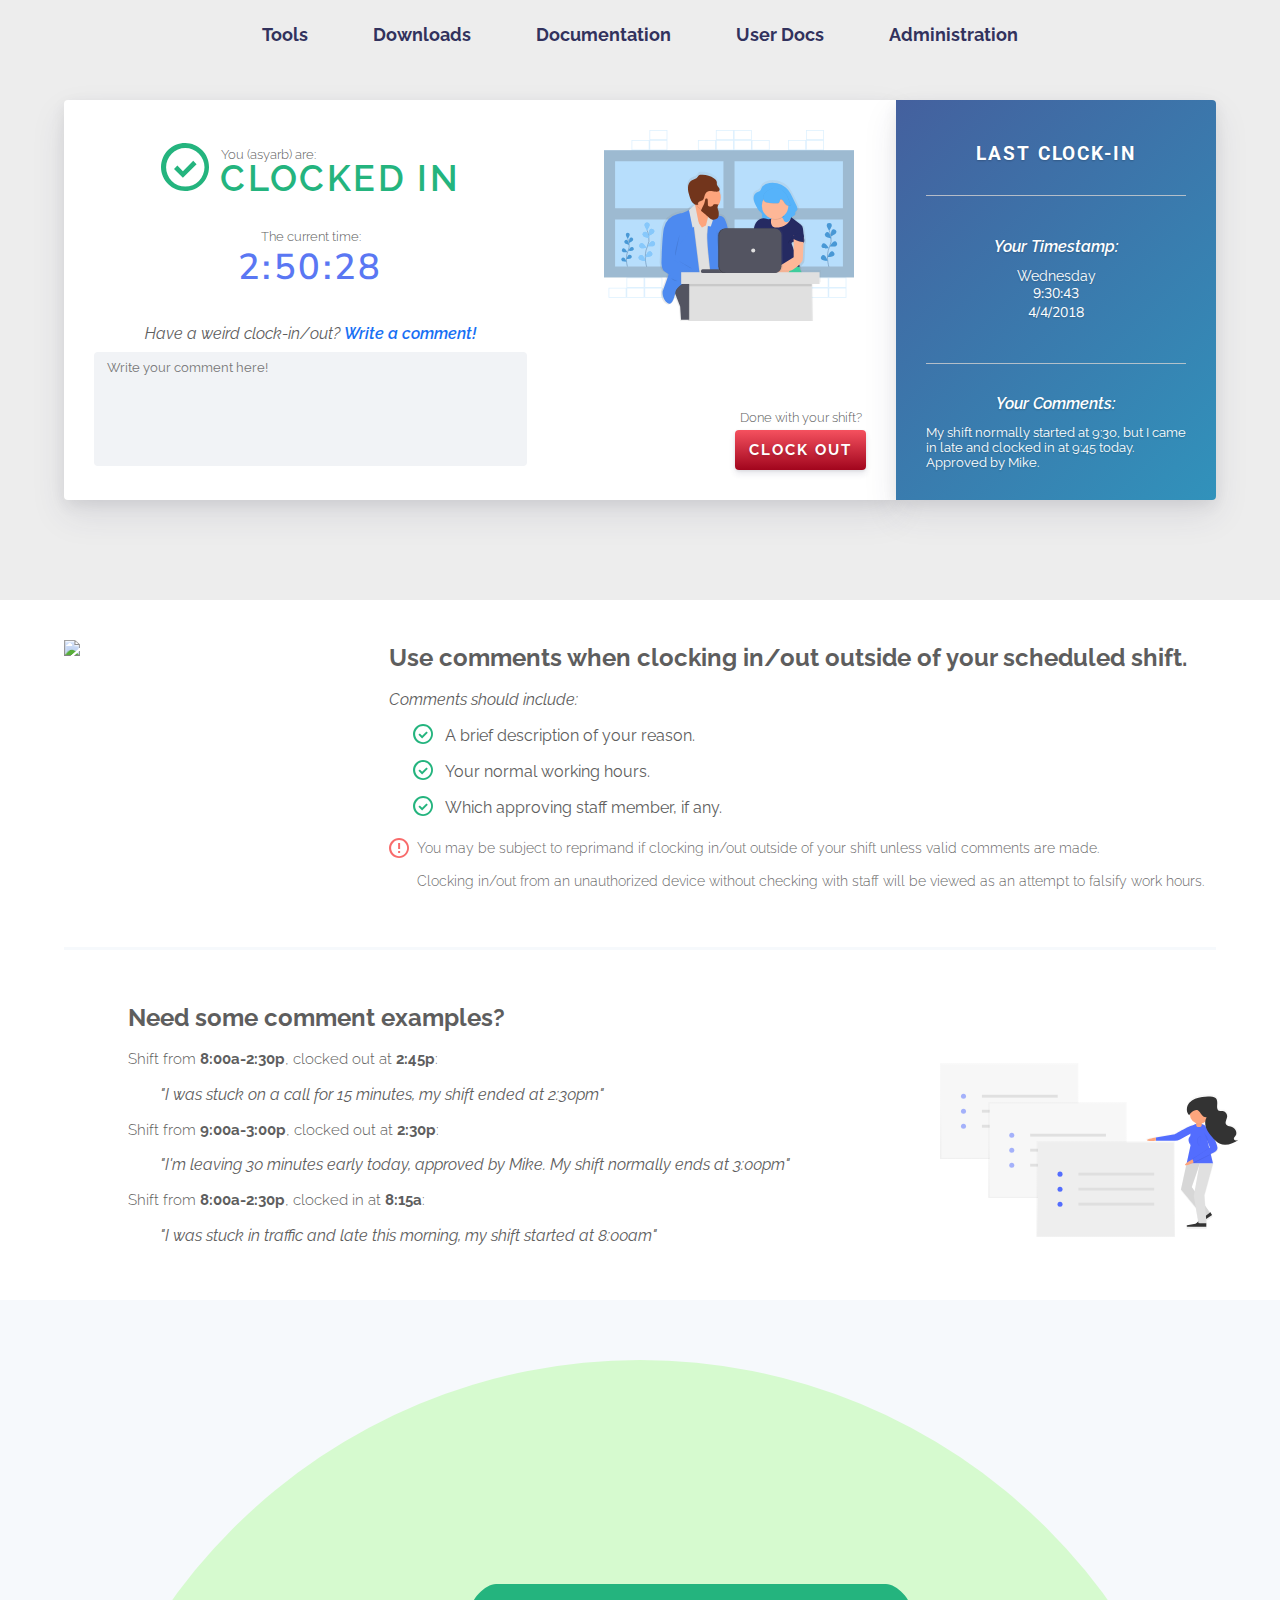
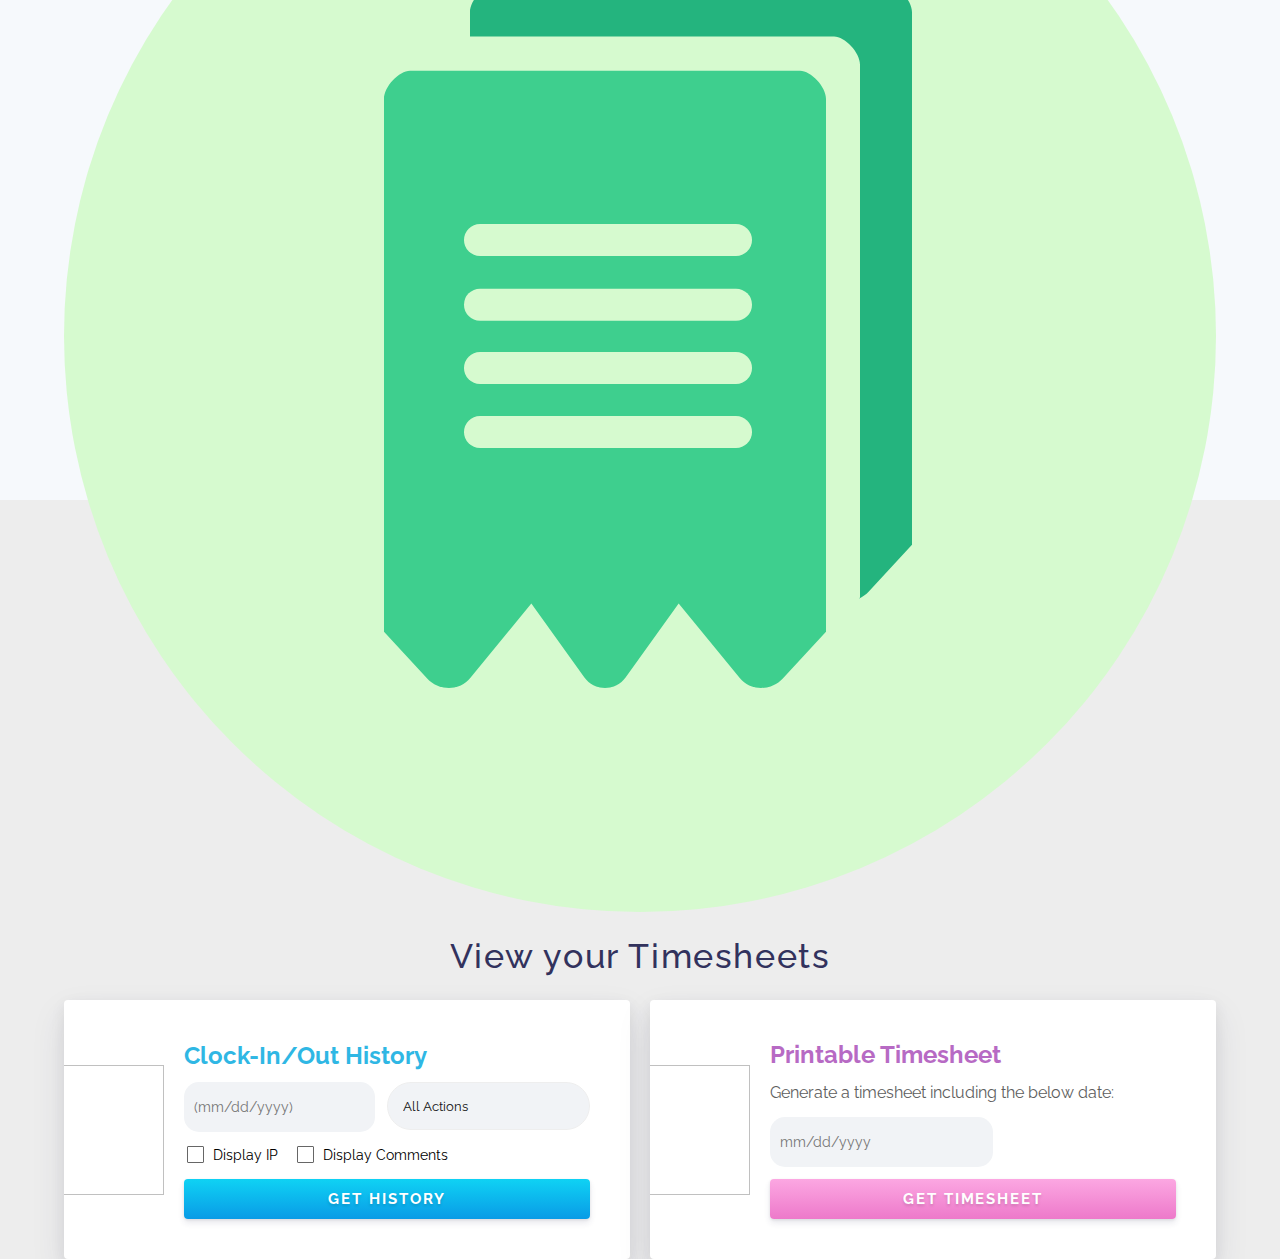
==== index.html @ 2fd5ba21 "dropdown work" ====
<!DOCTYPE html>
  <head>
    <meta charset="utf-8">
    <meta http-equiv="X-UA-Compatible" content="IE=edge">
    <title>Information Technology Resources</title>
    <meta name="description" content="">
    <meta name="viewport" content="width=device-width, initial-scale=1">

    <link rel="stylesheet" href="css/styles.css">
    <link rel="stylesheet" href="css/layout.css">
    <link rel="stylesheet" href="css/dropdown.css">
    <link href="https://fonts.googleapis.com/css?family=Raleway:300,400,500,600,700" rel="stylesheet">
    <link href="https://fonts.googleapis.com/css?family=Nunito+Sans" rel="stylesheet">
    <link href="https://fonts.googleapis.com/css?family=Roboto" rel="stylesheet">

        <!-- real time ticker -->
        <script type="text/javascript">
            function updateClock() {
              var currentTime = new Date();
              var currentHours = currentTime.getHours();
              var currentMinutes = currentTime.getMinutes();
              var currentSeconds = currentTime.getSeconds();

              // Pad the minutes and seconds with leading zeros, if required
              currentMinutes = (currentMinutes < 10 ? "0" : "") + currentMinutes;
              currentSeconds = (currentSeconds < 10 ? "0" : "") + currentSeconds;

              // Choose either "AM" or "PM" as appropriate
              var timeOfDay = (currentHours < 12) ? "AM" : "PM";

              // Convert the hours component to 12-hour format if needed
              currentHours = (currentHours > 12) ? currentHours - 12 : currentHours;

              // Convert an hours component of "0" to "12"
              currentHours = (currentHours == 0) ? 12 : currentHours;

              // Compose the string for display
              var currentTimeString = currentHours + ":" + currentMinutes + ":" + currentSeconds;

              // Update the time display
              document.getElementById("timestamp").firstChild.nodeValue = currentTimeString;
            }
        </script>
        <!-- /real time ticker -->
  </head>

  <body onload="updateClock(); setInterval('updateClock()', 1000 )">

    <div class="contain">

      <header class="cd-morph-dropdown">
        <a href="#0" class="nav-trigger">Open Nav
          <span aria-hidden="true"></span>
        </a>
      
        <nav class="main-nav">
          <ul>
            <li class="has-dropdown gallery" data-content="tools">
              <a href="#0">Tools</a>
            </li>
      
            <li class="has-dropdown links" data-content="downloads">
              <a href="#0">Downloads</a>
            </li>
      
            <li class="has-dropdown button" data-content="documentation">
              <a href="#0">Documentation</a>
            </li>

            <li class="has-dropdown button" data-content="userdocs">
              <a href="#0">User Docs</a>
            </li>

            <li class="has-dropdown button" data-content="administration">
              <a href="#0">Administration</a>
            </li>
          </ul>
        </nav>
      
        <div class="morph-dropdown-wrapper">
          <div class="dropdown-list">
            <ul>
              <li id="tools" class="dropdown gallery">
                <a href="#0" class="label">Tools</a>
      
                <div class="content">
                  <ul>
                    <li>
                      <a href="#0">
                        <em>Title here</em>
                        <span>A brief description here</span>
                      </a>
                    </li>
      
                    <li>
                      <a href="#0">
                        <em>Title here</em>
                        <span>A brief description here</span>
                      </a>
                    </li>
      
                    <li>
                      <a href="#0">
                        <em>Title here</em>
                        <span>A brief description here</span>
                      </a>
                    </li>
      
                    <li>
                      <a href="#0">
                        <em>Title here</em>
                        <span>A brief description here</span>
                      </a>
                    </li>
                  </ul>
                </div>
              </li>
      
              <li id="downloads" class="dropdown links">
                <a href="#0" class="label">Downloads</a>
      
                <div class="content">
                  <ul>
                    <li>
                      <h2>Services</h2>
      
                      <ul class="links-list">
                        <li>
                          <a href="#0">Logo Design</a>
                        </li>
                        <li>
                          <a href="#0">Branding</a>
                        </li>
                        <li>
                          <a href="#0">Web Design</a>
                        </li>
                        <li>
                          <a href="#0">iOS</a>
                        </li>
                        <li>
                          <a href="#0">Android</a>
                        </li>
                        <li>
                          <a href="#0">HTML/CSS/JS</a>
                        </li>
                        <li>
                          <a href="#0">Packaging</a>
                        </li>
                        <li>
                          <a href="#0">Mobile</a>
                        </li>
                        <li>
                          <a href="#0">UI/UX</a>
                        </li>
                        <li>
                          <a href="#0">Prototyping</a>
                        </li>
                      </ul>
                    </li>
      
                    <li>
                      <h2>Projects</h2>
                    </li>
                  </ul>
                </div>
              </li>
      
              <li id="documentation" class="dropdown button">
                <a href="#0" class="label">Documentation</a>
      
                <div class="content">
                  <div class="documentationgrp">
                    <a href="#" class="linkcontainer">
                      <h3 class="linktitle linkicon">
                        <img src="img/documentation.svg">
                        Help Desk Wiki
                      </h3>
                      <span class="linksub">Review any Help Desk procedure.</span>
                    </a>
                    <div class="docArticles">
                      <ul>
                        <li><h4>Common Docs</h4></li>
                        <li>
                          <a href='#'>Phones</a>
                        </li>
                        <li>
                          <a href='#'>Attendance</a>
                        </li>
                        <li>
                          <a href='#'>Email</a>
                        </li>
                        <li>
                          <a href='#'>General Policies</a>
                        </li>
                      </ul>
                      <ul>
                        <li><h4>Popular Topics</h4></li>
                        <li>
                          <a href='#'>ID Management</a>
                        </li>
                        <li>
                          <a href='#'>File Drop</a>
                        </li>
                        <li>
                          <a href='#'>Service Window</a>
                        </li>
                        <li>
                          <a href='#'>Data Center Access</a>
                        </li>
                      </ul>
                    </div>
                  </div>
                </div>
              </li>

              <li id="userdocs" class="dropdown button">
                <a href="#0" class="label">User Docs</a>
              
                <div class="content">
                
                </div>
              </li>

              <li id="administration" class="dropdown button">
                <a href="#0" class="label">Administration</a>
                <div class="content">
                  
                </div>
              </li>
            </ul>
      
            <div class="bg-layer" aria-hidden="true"></div>
          </div>
          <!-- dropdown-list -->
        </div>
        <!-- morph-dropdown-wrapper -->
      </header>

      <section id='clockcard'>
        <div class="card" id="mainclock">
          <div id='mainclocktext'>
            <div>
              <div class="muted-text" id="nametext">You (asyarb) are:</div>
              <h2 class="title-text" id='clockedin'>
                <img src="img/checkmark-outline.svg" class="clockicon"></img>
                Clocked In
              </h2>
            </div>
            <div>
                <div class="muted-text" id="timestamptext">The current time:</div>
                <div class="title-text numbers" id="timestamp">&nbsp;</div>
            </div>
            <div>
                <div class="body-text" id="comment">Have a weird clock-in/out?
                  <span id="commentbold">Write a comment!</span>
                </div>
                <textarea class="clockcomments" id="clockcomment" placeholder="Write your comment here!"></textarea>
            </div>
          </div>
          <div>
            <img src="img/coworkers.svg" class="clockimg" id="coworkers"></img>
            <div id="clockButton">
              <div class="muted-text" style="margin-bottom: 6px; text-align: center;">Done with your shift?</div>
              <a href="#" class="commonButton" id="clockinButton">
                Clock Out
              </a>
            </div>
          </div>
        </div>

        <div class="card" id="sideclock">
          <div class="sideheading white-text">Last Clock-In</div>
          <div class="sidestamp">
            <div class="white-text sideEmphasis">Your Timestamp:</div>
            <div class="white-text">Wednesday</div>
            <div class="white-text numbers">9:30:43</div>
            <div class="white-text numbers">4/4/2018</div>
          </div>
          <div id="sidecomments">
            <div class="white-text sideEmphasis">Your Comments:</div>
            <div class="white-text commenttext">My shift normally started at 9:30, but I came in late and clocked in at 9:45 today. Approved by Mike.</div>
          </div>
        </div>

        <div id="sidelaptop">
          <div id="laptop"></div>
        </div>

        <span id="whitebackground"></span>

        <div id="belowcomments" class="body-text">
          <img src="img/comments.svg"></img>
          <div>
            <div class="bottomemphasis">Use comments when clocking in/out outside of your scheduled shift.</div>
            <div class="bottomsubheading">Comments should include:</div>
            <ul style="padding-left: 24px;">
              <li class="listicon">A brief description of your reason.</li>
              <li class="listicon">Your normal working hours.</li>
              <li class="listicon">Which approving staff member, if any.</li>
            </ul>
            <div class="bottommuted" id="reprimand">
              You may be subject to reprimand if clocking in/out outside of your shift unless valid comments are made. 
            </div>
            <div class="bottommuted" id="falsify">
               Clocking in/out from an unauthorized device without checking with staff will be viewed as an attempt to falsify work hours.
            </div>
          </div>
        </div>

        <div id="commentexamples" class="body-text">
          <div>
            <div class="bottomemphasis">Need some comment examples?</div>

            <div class="commentsubheading">Shift from <b>8:00a-2:30p</b>, clocked out at <b>2:45p</b>:</div>
            <div class="bottomexample">"I was stuck on a call for 15 minutes, my shift ended at 2:30pm"</div>
                
            <div class="commentsubheading">Shift from <b>9:00a-3:00p</b>, clocked out at <b>2:30p</b>:</div>
            <div class="bottomexample">"I'm leaving 30 minutes early today, approved by Mike. My shift normally ends at 3:00pm"</div>
              
            <div class="commentsubheading">Shift from <b>8:00a-2:30p</b>, clocked in at <b>8:15a</b>:</div>
            <div class="bottomexample">"I was stuck in traffic and late this morning, my shift started at 8:00am"</div>                   
          </div>
        
          <img src="img/commentexample.svg"></img>
        </div>
        <span id="commentyborder"></span>
        <span id="coolgraybg"></span>

        <div id="timesheets">
          <img src="img/timesheet.svg"></img>
          <h1 class='section-title' style="align-self: center; text-align: center;">View your Timesheets</h1>

          <div id="timesheetcards">
            <div class="footercard">
              <img src="img/show-timesheet.svg" class="sidecardimg"></img>
              <div class="bottomemphasis" id="timesheetheading">Clock-In/Out History</div>
              <div id="showTInputs">
                <input type="text" placeholder="(mm/dd/yyyy)">
                <select>
                  <option>All Actions</option>
                  <option>Clock-Ins</option>
                  <option>Clock-Outs</option>
                </select>
              </div>
              
              <div style="margin-bottom: 12px;">
                <input type="checkbox" name="display" value="IP" id="displayIP">
                <label for="displayIP">Display IP</label>
                <input type="checkbox" name="display" value="comment" id="displayComments">
                <label for="displayComments">Display Comments</label>
              </div>
              <a href='#' class="commonButton" id="showbutton">Get History</a>
            </div>

            <div class="footercard">
              <img src="img/printable-timesheet.svg" class="sidecardimg"></img>
              <div class="bottomemphasis" id="printableheading">Printable Timesheet</div>
              <p class="body-text">Generate a timesheet including the below date:</p>
              <input id="printinput" type="text" placeholder="mm/dd/yyyy">
              <a href='#' class="commonButton" id="printbutton">Get Timesheet</a>
              
            </div>
          </div>
        </div>

      </section>
    </div>

    <script type="text/javascript" src="js/jquery-3.3.1.min.js"></script>
    <script type="text/javascript" src="js/dropdown.js"></script>

  </body>
</html>
---- css/styles.css ----
*, ::after, ::before {
    box-sizing: inherit;
}

body {
  margin: 0;
  text-rendering: optimizeLegibility;
 -webkit-font-smoothing: antialiased;
  -moz-osx-font-smoothing: grayscale;
  font-family: 'Raleway', 'Nunito Sans', sans-serif;
  background-color: hsl(0, 0%, 93%);
  overflow-x: hidden;
}

a {
  text-decoration: none;
}

h1, h2, h3, h4, h5, h6 {
  margin: 0;
}

p {
  margin: 0px 0px 12px 0px;
}

textarea {
  font-family: inherit;
  border:  none;
  outline: none;
  resize: none;
  padding: 7px 20px 7px 13px;
  font-weight: 400;
  font-size: 13px;
  line-height: 18px;
  background-color: #f1f3f6;
  color: #32325d;
  border-radius: 4px;
    -webkit-transition: background-color .1s ease-in,color .1s ease-in;
  transition: background-color .1s ease-in,color .1s ease-in;
  height: 100px;
  width: 400px;
}

textarea:focus {
  background-color: transparent;
  color: #4d4e6d!important;
  box-shadow: 0 0 0 1px #e4effa;
}

input[type="text"] {
  font-family: inherit;
  font-weight: 400;
  border: none;
  outline: none;
  width: 100%;
  border-radius: 15px;
  padding: 10px;
  font-size: 14px;
  background-color: #f1f3f6;
  color: #323325;
  -webkit-transition: background-color .1s ease-in,color .1s ease-in;
  transition: background-color .1s ease-in,color .1s ease-in;
  height: 30px;
}

input[type="text"]:focus {
  background-color: transparent;
  color: #4d4e6d!important;
  box-shadow: 0 0 0 1px #e4effa;
}

select {
  border: 1px solid #eee;
  width: 100%;
  color: #111;
  font-family: inherit;
  font-weight: 400;
  padding: 15px;
  margin-bottom: 12px;
  border-radius: 30px;
  background-color: #f1f3f6;
  outline: 0;
  background-image: url("../img/select.svg");
  background-repeat: no-repeat;
  background-position: 95%;
  background-size: .8em;
  -moz-appearance: none;
  -webkit-appearance: none;
}

[type="checkbox"]:checked, [type="checkbox"]:not(:checked) {
    position: absolute;
    visibility: hidden;
}

[type="checkbox"], [type="radio"] {
    -webkit-box-sizing: border-box;
    box-sizing: border-box;
    padding: 0;
}

[type="checkbox"] + label {
    position: relative;
    padding-left: 2em;
    cursor: pointer;
    display: inline-block;
    height: 25px;
    line-height: 25px;
    font-size: .9em;
    margin-right: 12px;
    -webkit-user-select: none;
    -moz-user-select: none;
    -khtml-user-select: none;
    -ms-user-select: none;
}

[type="checkbox"] + label::before {
    content: "";
    position: absolute;
    top: 0;
    left: 3px;
    width: 15px;
    height: 15px;
    z-index: 0;
    border: 1px solid #666;
    border-radius: 1px;
    margin-top: 4px;
    -webkit-transition: .2s;
    transition: .2s;
}

[type="checkbox"]:checked + label::before {
    top: -8px;
    left: -2px;
    width: 10px;
    height: 18px;
    border-top: 2px solid transparent;
    border-left: 2px solid transparent;
    border-right: 2px solid #06d19c;
    border-bottom: 2px solid #06d19c;
    -webkit-transform: rotate(40deg);
    -ms-transform: rotate(40deg);
    transform: rotate(40deg);
    -webkit-backface-visibility: hidden;
    backface-visibility: hidden;
    -webkit-transform-origin: 100% 100%;
    -ms-transform-origin: 100% 100%;
    transform-origin: 100% 100%;
}

label {
  display: block;
  text-align: left;
}

ul, ol {
  margin: 0;
  padding: 0;
  list-style: none;
}

.listicon {
  margin-bottom: 12px;
  position: relative;
  padding-left: 2em;
  font-size: 16px;
}

.listicon:before {
  content: ' ';
  width: 20px;
  height: 20px;
  top: 0;
  left: 0;
  position: absolute;
  background: url('../img/checkmark-outline.svg')
}

.muted-text {
  line-height: 1;
  font-weight: 300;
  font-size: 13px;
  color: hsl(0, 0%, 37%)
}

.body-text {
  color: hsl(0, 0%, 37%);
  font-size: 16px;
  font-weight: 400;
  line-height: 1.5;
}

.title-text {
  color: #222;
  font-weight: 600;
  font-size: 36px;
  text-transform: uppercase;
  letter-spacing: .15rem;
}

.card {
  background-color:  #fff;
  padding: 30px;
  box-shadow: 0 15px 35px rgba(50,50,93,.1), 0 5px 15px rgba(0,0,0,.07);
  border-radius: 4px;
}

.footercard {
  background-color:  #fff;
  padding: 40px 40px 40px 120px;
  box-shadow: 0 15px 35px rgba(50,50,93,.1), 0 5px 15px rgba(0,0,0,.07);
  border-radius: 4px;
}

.top-stripe {
    border-top: 6px solid #408AF8;
}

.clockicon {
  width: 48px;
}

.numbers {
  font-family: 'Nunito Sans', sans-serif;
}

.commonButton {
  white-space: nowrap;
  display: inline-block;
  height: 40px;
  line-height: 40px;
  padding: 0 14px;
  box-shadow: 0 4px 6px rgba(50,50,93,.11), 0 1px 3px rgba(0,0,0,.08);
  background: #fff;
  border-radius: 4px;
  font-size: 15px;
  font-weight: 700;
  text-transform: uppercase;
  letter-spacing: .13em;
  color: #6772e5;
  text-decoration: none;
  transition: all .15s ease;
  text-shadow: 0 2px 3px rgba(0,0,0,.15);
}

.commonButton:hover {
  transform: translateY(-1px);
  box-shadow: 0 7px 14px rgba(50,50,93,.1), 0 3px 6px rgba(0,0,0,.08);
}

.commonButton:active {
  transform: translateY(1px);
}

.clockimg {
  width: 250px;
}

.clocktime {
  width: 18px;
}

.sideheading {
  font-weight: bolder;
  font-size: 19px;
  letter-spacing: .12rem;
  text-transform: uppercase;
  margin-top: 12px;
  border-bottom: 1px solid #d2d1d1cc;
  padding-bottom: 30px;
  font-family: Roboto;
}

.sideicon {
  width: 24px;
}

.white-text {
  color: #fff;
  text-shadow: 0 1px 2px rgba(0, 0, 0, 0.20);
}

.sideEmphasis {
  margin-bottom: 12px;
  font-size: 16px;
  font-weight: 600;
  font-style: italic;
}

.sidestamp {
  text-align: center;
  font-size: 14px;
}

.commenttext {
  font-size: 13px;
}

.bottomemphasis {
  font-size: 24px;
  font-weight: bold;
  margin-bottom: 12px;
}

.bottomsubheading {
  margin-bottom: 12px;
  font-size: 16px;
  font-style: italic;
}

.commentsubheading {
  font-size: 15px;
  font-weight: 300;
  margin-bottom: 12px;
}

.commentsubheading > b {
  font-weight: 700;
}

.bottommuted {
  color: hsl(0, 0%, 42%);
  font-weight: 300;
  font-size: 14px;
}

.bottomexample {
  font-size: 16px;
  margin-bottom: 12px;
  position: relative;
  padding-left: 2em;
  font-style: italic;
}

.bottomexample::before {
  content: ' ';
  width: 20px;
  height: 20px;
  top: 4px;
  left: 0;
  position: absolute;
  background: url('../img/arrow-outline-right.svg')
}

.section-title {
  font-size: 34px;
  font-weight: 500;
  color: #32325d;
  margin-top: 24px;
  letter-spacing: .1rem;
  margin-bottom: 24px;
}

.sidecardimg {
  width: 130px;
  height: 130px;
  position: absolute;
  left: -30px;
}

.verticalradio {
  display: block;
}

#timesheetinfo {
  max-width: 1160px;
}

#clockinButton {
  color: #fff;
  background: linear-gradient(180deg, #f5515f 0%,#A1051D 100%);
}

#clockedin {
  color: #24b47e;
}

#comment {
 font-style: italic;
}

#commentbold {
  color: #1770f4;
  font-size: 16px;
  font-weight: 600;
}

#timestamp {
  color: #5a77f3;
}

#sideclock {
  background:linear-gradient(135deg, #44609e 0%,#3192bb 100%);
  border-radius: 0px 4px 4px 0px;
}

#sideclock > div:nth-child(1) {
  text-align: center;
}

#mainclock {
  border-radius: 4px 0px 0px 4px;
}

#timestamptext {
  text-align: center;
}

#sidecomments {
  border-top: 1px solid #d2d1d1cc;
  padding-top: 30px;
}

#sidecomments div:nth-child(1) {
  text-align: center;
}

#belowcomments > img:nth-child(1) {
  width: 275px;
}

#commentexamples >img:nth-child(2) {
  width: 275px;
}

#reprimand {
  position: relative;
  padding-left: 2em;
  margin-top: 18px;
  line-height: 1.5;
}

#reprimand::before {
  content: ' ';
  width: 20px;
  height: 20px;
  top: 0;
  left: 0;
  position: absolute;
  background: url('../img/exclamation-outline.svg');
}

#falsify {
  line-height: 1.5;
  margin-top: 12px;
  padding-left: 2em;
}

#commentxborder {
  border-bottom: 3px solid #f6f9fc;
}

#commentyborder {
  border-left: 3px solid #f6f9fc;
}

#timesheetheading {
  color: #2fb7e4;
}

#printableheading {
  color: #b76ac4;
}

#showbutton {
  text-align: center;
  color: #fff;
  background:linear-gradient(180deg, #0fd2f4 0%,#099be6 100%);
}

#printbutton {
  text-align: center;
  color: #fff;
  background: linear-gradient(180deg,#fca7e2 0%, #ed79ca 100%);           
}

#printinput {
  margin-bottom: 12px;
  width: 50%;
}
---- css/layout.css ----
#clockcard {
  display: grid;
  grid-template-rows: repeat(16, 100px);
  grid-template-columns: repeat(20, 5vw);
}

#mainclock {
  display: flex;
  grid-column: 2 / 11;
  grid-row: 2 / 6;
  justify-content: space-between;
  align-items: flex-start;
}

#mainclocktext {
  display: flex;
  flex-direction: column;
  justify-content: space-between;
  align-self: stretch;
  align-items: center;
}

#mainclock >  div:nth-child(2) {
  display: flex;
  flex-direction: column;
  align-items: center;
  justify-content: space-between;
  align-self: stretch;
}

#coworkers {
  margin-right: 12px;
}

#clockButton {
  align-self: flex-end;
}

#comment {
  text-align: center;
  margin-bottom: 6px;
}

#nametext {
  margin-left: 60px;
  margin-bottom: -18px;
  margin-top: 18px;
}

#sideclock {
  grid-column: 11 / 14;
  grid-row: 2 / 6;
  display: flex;
  flex-direction: column;
  align-items: stretch;
  justify-content: space-between
}

#sidedate {
  margin-bottom: 12px;
}

#laptop {
  height: 800px;
  width: 800px;
  position: absolute;
  background-image: url('../img/laptop5.svg');
  background-size: contain;
  background-repeat: no-repeat;
  background-position: center;
}

#sidelaptop {
  position: absolute;
  right: -143px;
  height: 800px;
  width: 800px;
  top: 0;
}

#belowcomments {
  grid-row: 7 / 11;
  grid-column: 2 / 10;
  display: flex;
}

#belowcomments > div:nth-child(2) {
  margin-top: 40px;
}

#belowcomments > img:nth-child(1) {
  margin-right: 50px;
}

#commentexamples {
  grid-row: 7 / 11;
  grid-column: 12 / 20;
  display: flex;
}

#commentexamples > div:nth-child(1) {
 margin-top: 40px;
}

#commentexamples > img:nth-child(2) {
  margin-left: 50px;
}

#whitebackground {
  background-color: #fff;
  grid-column: 1 / -1;
  grid-row: 7 / 11;
}

#timesheets {
  grid-row: 11 / 16;
  grid-column: 4 / 18;
  display: flex;
  flex-direction: column;
  margin-top: 60px;
}

#coolgraybg {
  background-color: #f6f9fc;
  grid-row: 11 / -1;
  grid-column: 1 / -1;
}

#commentyborder {
  grid-column: 11 / 11;
  grid-row: 7 / 11;
}

#timesheetcards {
  display: flex;
  flex-direction: row;
  justify-content: center;
}

#timesheetcards > div:nth-child(1) {
  display: flex;
  flex-direction: column;
  position: relative;
  overflow: hidden;
  width: 500px;
  justify-content: center;
  margin-right: 10px;
}

#timesheetcards > div:nth-child(2) {
  display: flex;
  flex-direction: column;
  position: relative;
  overflow: hidden;
  width: 500px;
  justify-content: center;
  margin-left: 10px;
}

#showTInputs {
  display: flex;
  flex-direction: row;
}

#showTInputs > select {
  margin-left: 12px;
}

@media (max-width: 1879px) {
  #whitebackground {
    margin-bottom: -50px;
  }

  #coolgraybg {
    margin-top: 50px;
  }

  #commentyborder {
    grid-row: 7 / 12;
  }

  #timesheets {
    margin-top: 110px;
    grid-column: 3 / 19;
  }
}

@media (max-width: 1735px) {
  #sidelaptop {
    right: -133px;
    height: 750px;
    width: 750px;
  }

  #laptop {
    width: 750px;
    height: 750px;
  }

  #belowcomments > div:nth-child(2) {
    margin-top: 30px;
  }

  #belowcomments > img:nth-child(1) {
    margin-left: -50px;
  }

  #commentexamples > img:nth-child(2) {
    margin-right: -50px;
  }
}

@media (max-width: 1640px) {
  #sideclock {
    grid-column: 12 / 16;
  }

  #mainclock {
    grid-column: 2 / 12;
  }

  #sidelaptop {
    right: -342px;
  }
}

@media (max-width: 1530px) {
  #mainclock {
    grid-column: 2 / 14;
  }

  #sideclock {
    grid-column: 14 / 20;
  }
  
  #sidelaptop {
    display: none;
  }

  #commentexamples > div:nth-child(1) {
    margin-top: 25px;
  }

  #belowcomments > div:nth-child(2) {
    margin-top: 10px;
  }
}

@media (max-width: 1450px) {
  #commentexamples > div:nth-child(1) {
    margin-top: 10px;
  }

  #timesheets {
    grid-column: 2 / 20;
    grid-row: 14 / 21;
    margin-top: 60px;
  }

  #commentyborder {
    border-bottom: 3px solid #f6f9fc;
    grid-column: 2 / 20;
    grid-row: 10 / 10;
    margin-bottom: 50px;
    border-left: none;
  }

  #whitebackground {
    grid-row: 7 / 14;
  }

  #coolgraybg {
    grid-row: 14 / -1;
    margin-top: 0px;
  }

  #clockcard {
    grid-template-rows: repeat(21, 100px);
  }

  #belowcomments {
    grid-row: 7 / 10;
    grid-column: 2 / 20;
    margin-top: 40px;
  }

  #belowcomments > img:nth-child(1) {
    margin-left: 0px;
  }

  #belowcomments > div:nth-child(2) {
    margin-top: 0px;
  }

  #commentexamples {
    grid-row: 11 / 14;
    grid-column: 3 / 20;
  }

  #commentexamples > div:nth-child(1) {
    margin-top: 0px;
  }

  #commentexamples > img:nth-child(2) {
    width: 300px;
    margin-left: 150px;
  }
}

@media (max-width: 1280px) {
  #mainclock {
    grid-column: 2 / 15;
  }

  #sideclock {
    grid-column: 15 / 20;
  }
}

@media (max-width: 1244px) {
  #belowcomments {
    margin-top: 20px;
  }

  #commentexamples {
    margin-top: -20px;
  }
}

@media (max-width: 1130px) {
  #mainclock {
    grid-column: 2 / 16;
  }

  #sideclock {
    grid-column: 16 / 20;
  }

  #commentexamples > img:nth-child(2){
    margin-left: 50px;
    margin-right: 0;
  }
}

@media (max-width: 1097px) {
  #belowcomments {
    margin-top: 10px;
  }

  #commentexamples {
    margin-top: -30px;
  }
}

@media (max-width: 1051px) {
  #mainclock {
    grid-column: 2 / 20;
    grid-row: 2 / 6;
  }

  #sideclock {
    grid-column: 2 / 20;
    grid-row: 6 / 8;
    flex-direction: row;
    align-items: center;
  }

  #whitebackground {
    grid-row: 9 / 16;
  }

  #coolgraybg {
    grid-row: 16 / -1;
  }

  #belowcomments {
    grid-row: 9 / 13;
  }

  #commentexamples {
    grid-row: 13 / 16;
  }

  #commentyborder {
    grid-row: 12 / 12;
  }

  #timesheets {
    grid-row: 16 / 24;
  }

  #timesheetcards {
    flex-direction: column;
  }

  #timesheetcards > div:nth-child(1) {
    margin-right: 0;
    margin-bottom: 12px;
    width: inherit;
  }

  #timesheetcards > div:nth-child(2) {
    margin-left: 0;
    margin-top: 12px;
    width: inherit;
  }

  .sideheading {
    margin-top: 0;
    border-bottom: none;
    padding-bottom: 0;
    width: 21%;
  }

  .sidestamp {
    width: 25%;
    border-left: 1px solid #d2d1d1cc;
    border-right: 1px solid #d2d1d1cc;
    padding: 30px 0px 30px 0px;
  }

  #sidecomments {
    width: 50%;
    border-top: none;
    padding-top: 0;
  }

  #clockcard {
    grid-template-rows: repeat(23, 100px);
  }
}

@media (max-width: 884px) {
  #commentexamples > img:nth-child(2) {
    margin-left: 18px;
    width: 275px;
  }

  #clockButton {
    align-self: center;
  }
}

@media (max-width: 835px) {
  #belowcomments > img:nth-child(1) {
    width: 200px;
    margin-right: 25px;
  }
}

@media (max-width: 804px) {
  #coworkers {
    width: 200px;
  }

  #commentexamples > img:nth-child(2) {
    width: 225px;
  }
}

@media (max-width: 740px) {
  #coworkers {
    width: 175px;
  }

  #belowcomments {
    grid-column: 1 / 21;
    margin: 0px 6px 0px 6px;
  }

  #commentexamples {
    grid-column: 1 / 21;
    margin: -40px 6px 0px 6px;
  }

  #belowcomments > img:nth-child(1) {
    margin-right: 20px;
  }

  textarea {
    width: 300px;
  }

  #comment {
    font-size: 14px;
  }

  #coworkers {
    margin-right: 0;
  }

  .sidestamp {
    width: 30%;
  }

  #sidecomments {
    width: 40%;
  }
}

@media (max-width: 658px) {
  #clockcard {
    grid-template-rows: repeat(27, 100px);
  }

  #mainclock {
    grid-column: 1 / 21;
  }

  #sideclock {
    grid-column: 1 / 21;
  }

  #whitebackground {
    grid-row: 9 / 21;
  }

  #belowcomments {
    margin: 0px 6px 12px 6px;
    grid-row: 9 / 15;
    align-items: center;
    flex-direction: column;
  }

  #belowcomments > img:nth-child(1) {
    margin: 24px 0 24px 0px;
    width: 275px;
  }

  #commentexamples {
    margin: 12px 6px 0px 6px;
    grid-row: 15 / 20;
    flex-direction: column;
    align-items: center;
  }

  #commentexamples > div:nth-child(1) {
    order: 2;
  }

  #commentexamples > img:nth-child(2) {
    order: 1;
    margin: 12px 0px 24px 12px;
    width: 275px;
  }

  #commentyborder {
    grid-row: 14 / 14;
    margin-bottom: 0;
  }

  #coolgraybg {
    grid-row: 20  / -1;
  }

  #timesheets {
    grid-row: 20 / 28;
  }
}

@media (max-width: 554px) {
  #commentexamples {
    margin: 4px 6px 0px 6px;
  }

  #coworkers {
    width: 125px;
  }

  textarea {
    width: 250px;
  }

  #comment {
    display: none;
  }

  .sidestamp {
    padding: 30px 10px 30px 10px;
  }

  #printinput {
    width: 94%;
  }

  #clockcard {
    grid-template-rows: repeat(30, 100px);
  }
}

@media (max-width: 503px) {
  #commentexamples > img:nth-child(2) {
    width: 225px;
  }

  #mainclock {
    flex-direction: column;
  }

  #coworkers {
    display: none;
  }

  #nametext {
    margin-top: none;
  }

  #mainclocktext > div:nth-child(2) {
    margin: 12px 0px 12px 0px;
  }

  #showTInputs {
    flex-wrap: wrap;
  }

  #showTInputs > select {
    margin-left: 0;
    margin-top: 12px;
  }

  #timesheets {
    grid-row: 20 / 30;
  }
}

@media (max-width: 438px) {
  #belowcomments > img:nth-child(1) {
    width: 200px;
  }

  .card {
    padding: 30px 6px 30px 6px; 
  }
}

@media (max-width: 390px) {
  #belowcomments > img:nth-child(1) {
    width: 185px;
    margin: 24px 0px 6px 0px;
  }

  #commentexamples > img:nth-child(2) {
    width: 160px;
    margin: 12px 0px 6px 12px;
  }
}
---- css/dropdown.css ----
/* -------------------------------- 
 Header
-------------------------------- */
.cd-morph-dropdown {
  position: relative;
  height: 60px;
  background-color: #FFFFFF;
}
.cd-morph-dropdown::before {
  /* never visible - used in JS to check mq */
  content: 'mobile';
  display: none;
}
.cd-morph-dropdown .nav-trigger {
  /* menu icon - visible on small screens only */
  position: absolute;
  top: 0;
  right: 0;
  height: 60px;
  width: 60px;
  /* replace text with icon */
  overflow: hidden;
  text-indent: 100%;
  white-space: nowrap;
  color: transparent;
}
.cd-morph-dropdown .nav-trigger span, .cd-morph-dropdown .nav-trigger span::after, .cd-morph-dropdown .nav-trigger span::before {
  /* these are the 3 lines of the menu icon */
  position: absolute;
  background-color: #1A1A1A;
  height: 3px;
  width: 26px;
}
.cd-morph-dropdown .nav-trigger span {
  left: 50%;
  top: 50%;
  bottom: auto;
  right: auto;
  -webkit-transform: translateX(-50%) translateY(-50%);
      -ms-transform: translateX(-50%) translateY(-50%);
          transform: translateX(-50%) translateY(-50%);
  -webkit-transition: background-color .3s;
  transition: background-color .3s;
}
.cd-morph-dropdown .nav-trigger span::after, .cd-morph-dropdown .nav-trigger span::before {
  content: '';
  left: 0;
  -webkit-transition: -webkit-transform .3s;
  transition: -webkit-transform .3s;
  transition: transform .3s;
  transition: transform .3s, -webkit-transform .3s;
}
.cd-morph-dropdown .nav-trigger span::before {
  -webkit-transform: translateY(-9px);
      -ms-transform: translateY(-9px);
          transform: translateY(-9px);
}
.cd-morph-dropdown .nav-trigger span::after {
  -webkit-transform: translateY(9px);
      -ms-transform: translateY(9px);
          transform: translateY(9px);
}
.cd-morph-dropdown.nav-open .nav-trigger span {
  background-color: transparent;
}
.cd-morph-dropdown.nav-open .nav-trigger span::before {
  -webkit-transform: rotate(45deg);
      -ms-transform: rotate(45deg);
          transform: rotate(45deg);
}
.cd-morph-dropdown.nav-open .nav-trigger span::after {
  -webkit-transform: rotate(-45deg);
      -ms-transform: rotate(-45deg);
          transform: rotate(-45deg);
}
.cd-morph-dropdown .main-nav {
  display: none;
}
.cd-morph-dropdown .morph-dropdown-wrapper {
  display: none;
  position: absolute;
  top: 60px;
  left: 0;
  width: 100%;
  padding: 1.2em 5%;
  box-shadow: inset 0 1px 0 #e6e6e6;
  background-color: #FFFFFF;
}
.cd-morph-dropdown.nav-open .morph-dropdown-wrapper {
  display: block;
}
.cd-morph-dropdown .dropdown-list > ul > li {
  margin-bottom: 3.3em;
}
.cd-morph-dropdown .label {
  display: block;
  font-size: 22px;
  color: #1A1A1A;
  margin-bottom: .8em;
}
.cd-morph-dropdown .content li::after {
  clear: both;
  content: "";
  display: block;
}
.cd-morph-dropdown .gallery .content li {
  margin-bottom: 1.4em;
}
.cd-morph-dropdown .gallery .content a {
  display: block;
}
.cd-morph-dropdown .gallery .content a::before {
  /* icon on the left */
  content: '';
  display: inline-block;
  float: left;
  height: 54px;
  width: 54px;
  margin-right: .6em;
  background: blue;
  border-radius: 50%;
  -webkit-transition: background .2s;
  transition: background .2s;
}
.cd-morph-dropdown .gallery .content a span, .cd-morph-dropdown .gallery .content a em {
  display: block;
  line-height: 1.2;
}
.cd-morph-dropdown .gallery .content a em {
  font-size: 18px;
  padding: .4em 0 .2em;
  color: #1A1A1A;
}
.cd-morph-dropdown .gallery .content a span {
  font-size: 14px;
  color: #a6a6a6;
}
.cd-morph-dropdown .gallery .content a:hover::before {
  background-color: #1A1A1A;
}
.cd-morph-dropdown .links .content > ul > li {
  margin-top: 1em;
}

.cd-morph-dropdown .content h2 {
  color: #a6a6a6;
  text-transform: uppercase;
  font-weight: bold;
  font-size: 1.3rem;
  margin: 20px 0 10px 14px;
}
@media only screen and (min-width: 1000px) {
  .cd-morph-dropdown {
    position: absolute;
    height: 80px;
    left: 0;
    top: 0;
    width: 100%;
    padding: 0;
    text-align: center;
    background-color: transparent;
    z-index: 2;
  }
  .cd-morph-dropdown::before {
    content: 'desktop';
  }
  .cd-morph-dropdown .nav-trigger {
    display: none;
  }
  .cd-morph-dropdown .main-nav {
    display: inline-block;
  }
  .cd-morph-dropdown .main-nav > ul > li {
    display: inline-block;
    float: left;
  }

/* Dropdown header text */
  .cd-morph-dropdown .main-nav > ul > li > a {
    display: block;
    padding: 0 1.8em;
    height: 70px;
    line-height: 70px;
    color: #32325d;
    font-size: 18px;
    font-weight: bold;
    transition: opacity .2s;
  }

  .cd-morph-dropdown.is-dropdown-visible .main-nav > ul > li > a {
    /* main navigation hover effect - on hover, reduce opacity of elements not hovered over */
    opacity: .4;
  }
  .cd-morph-dropdown.is-dropdown-visible .main-nav > ul > li.active > a {
    opacity: 1;
  }
  .cd-morph-dropdown .morph-dropdown-wrapper {
    /* dropdown wrapper - used to create the slide up/slide down effect when dropdown is revealed/hidden */
    display: block;
    top: 58px;
    /* overwrite mobile style */
    width: auto;
    padding: 0;
    box-shadow: none;
    background-color: transparent;
    /* Force Hardware acceleration */
    -webkit-transform: translateZ(0);
            transform: translateZ(0);
    will-change: transform;
    -webkit-transform: translateY(20px);
        -ms-transform: translateY(20px);
            transform: translateY(20px);
    -webkit-transition: -webkit-transform .3s;
    transition: -webkit-transform .3s;
    transition: transform .3s;
    transition: transform .3s, -webkit-transform .3s;
  }
  .cd-morph-dropdown.is-dropdown-visible .morph-dropdown-wrapper {
    -webkit-transform: translateY(0);
        -ms-transform: translateY(0);
            transform: translateY(0);
  }
  .cd-morph-dropdown .dropdown-list {
    position: absolute;
    top: 0;
    left: 0;
    visibility: hidden;
    -webkit-transform: translateZ(0);
            transform: translateZ(0);
    will-change: transform, width, height;
    -webkit-transition: visibility .3s;
    transition: visibility .3s;
    box-shadow: 0 10px 20px rgba(0, 0, 0, 0.08);
  }
  .no-csstransitions .cd-morph-dropdown .dropdown-list {
    display: none;
  }
  .cd-morph-dropdown .dropdown-list::before {
    /* dropdown top triangle */
    content: '';
    position: absolute;
    bottom: 100%;
    left: 50%;
    right: auto;
    -webkit-transform: translateX(-50%);
        -ms-transform: translateX(-50%);
            transform: translateX(-50%);
    height: 0;
    width: 0;
    border: 8px solid transparent;
    border-bottom-color: #FFFFFF;
    opacity: 0;
    -webkit-transition: opacity .3s;
    transition: opacity .3s;
  }
  .cd-morph-dropdown .dropdown-list > ul {
    position: relative;
    z-index: 1;
    height: 100%;
    width: 100%;
    overflow: hidden;
  }
  .cd-morph-dropdown.is-dropdown-visible .dropdown-list {
    visibility: visible;
    -webkit-transition: width .3s, height .3s, -webkit-transform .3s;
    transition: width .3s, height .3s, -webkit-transform .3s;
    transition: transform .3s, width .3s, height .3s;
    transition: transform .3s, width .3s, height .3s, -webkit-transform .3s;
  }
  .cd-morph-dropdown.is-dropdown-visible .dropdown-list::before {
    opacity: 1;
  }
  .cd-morph-dropdown .dropdown {
    position: absolute;
    left: 0;
    top: 0;
    opacity: 0;
    visibility: hidden;
    width: 100%;
    -webkit-transition: opacity .3s, visibility .3s;
    transition: opacity .3s, visibility .3s;
  }
  .cd-morph-dropdown .dropdown.active {
    opacity: 1;
    visibility: visible;
  }
  .cd-morph-dropdown .dropdown.move-left .content {
    -webkit-transform: translateX(-100px);
        -ms-transform: translateX(-100px);
            transform: translateX(-100px);
  }
  .cd-morph-dropdown .dropdown.move-right .content {
    -webkit-transform: translateX(100px);
        -ms-transform: translateX(100px);
            transform: translateX(100px);
  }
  .cd-morph-dropdown .label {
    /* hide the label on bigger devices */
    display: none;
  }
  .cd-morph-dropdown .content {
    padding: 2.2em 1.8em;
    -webkit-transition: -webkit-transform .3s;
    transition: -webkit-transform .3s;
    transition: transform .3s;
    transition: transform .3s, -webkit-transform .3s;
    text-align: left;
  }
  .cd-morph-dropdown .content > ul::after {
    clear: both;
    content: "";
    display: block;
  }
  .cd-morph-dropdown .content > ul > li {
    width: 100%;
    float: left;
    margin-top: 0;
  }
  .cd-morph-dropdown .content > ul > li:nth-of-type(2n) {
    margin-right: 0;
  }
  .cd-morph-dropdown .gallery .content {
    /* you need to set a width for the .content elements because they have a position absolute */
    width: 510px;
    padding-bottom: .8em;
  }
  .cd-morph-dropdown .gallery .content li {
    margin-bottom: 1.8em;
  }
  .cd-morph-dropdown .links .content > ul > li {
    margin-top: 0;
  }
  .cd-morph-dropdown .links .content,
  .cd-morph-dropdown .button .content {
    width: 390px;
  }
  .cd-morph-dropdown .content h2 {
    font-size: 18px;
    text-transform: none;
    font-weight: normal;
    color: #1A1A1A;
    margin: 0 0 .6em;
  }
  .cd-morph-dropdown .bg-layer {
    /* morph dropdown background */
    position: absolute;
    top: 0;
    left: 0;
    height: 1px;
    width: 1px;
    background: #FFFFFF;
    opacity: 0;
    -webkit-transition: opacity .3s;
    transition: opacity .3s;
    -webkit-transform-origin: top left;
        -ms-transform-origin: top left;
            transform-origin: top left;
    -webkit-transform: translateZ(0);
            transform: translateZ(0);
    will-change: transform;
    -webkit-backface-visibility: hidden;
            backface-visibility: hidden;
  }
  .cd-morph-dropdown.is-dropdown-visible .bg-layer {
    opacity: 1;
    -webkit-transition: opacity .3s, -webkit-transform .3s;
    transition: opacity .3s, -webkit-transform .3s;
    transition: transform .3s, opacity .3s;
    transition: transform .3s, opacity .3s, -webkit-transform .3s;
  }
}

.linkcontainer {
  display: block;
}

.linktitle .withicon {
  margin-left: -28px;
}

.linkcontainer:hover .linktitle, .linkcontainer .linksub {
  color: #32325d;
}

.linktitle {
  transition: color .1s;
  margin: 0;
  color: #6772e5;
  font-size: 16px;
  line-height: 22px;
  text-transform: uppercase;
  font-weight: 700;
  letter-spacing: .04em;
}

.linkicon {
  white-space: nowrap;
}

.linkicon > img {
  width: 17px;
  height: 17px;
  margin: 0 12px -3px -1px;
}

.linksub {
  font-size: 15px;
  line-height: 22px;
  color: #6b7c93;
  margin: 6px 0 0;
  display: block;
  white-space: nowrap;
  margin-left: 33px;
}

.docArticles {
  font-size: 15px;
  line-height: 26px;
  margin: 24px 20px 10px 33px;
  display: flex;
  white-space: nowrap;
  justify-content: space-between;
}

.docArticles h4 {
  font-size: 14px;
  line-height: 22px;
  font-weight: 700;
  text-transform: uppercase;
  letter-spacing: .025em;
  margin: 0 0 3px;
  color: #8898aa;
}
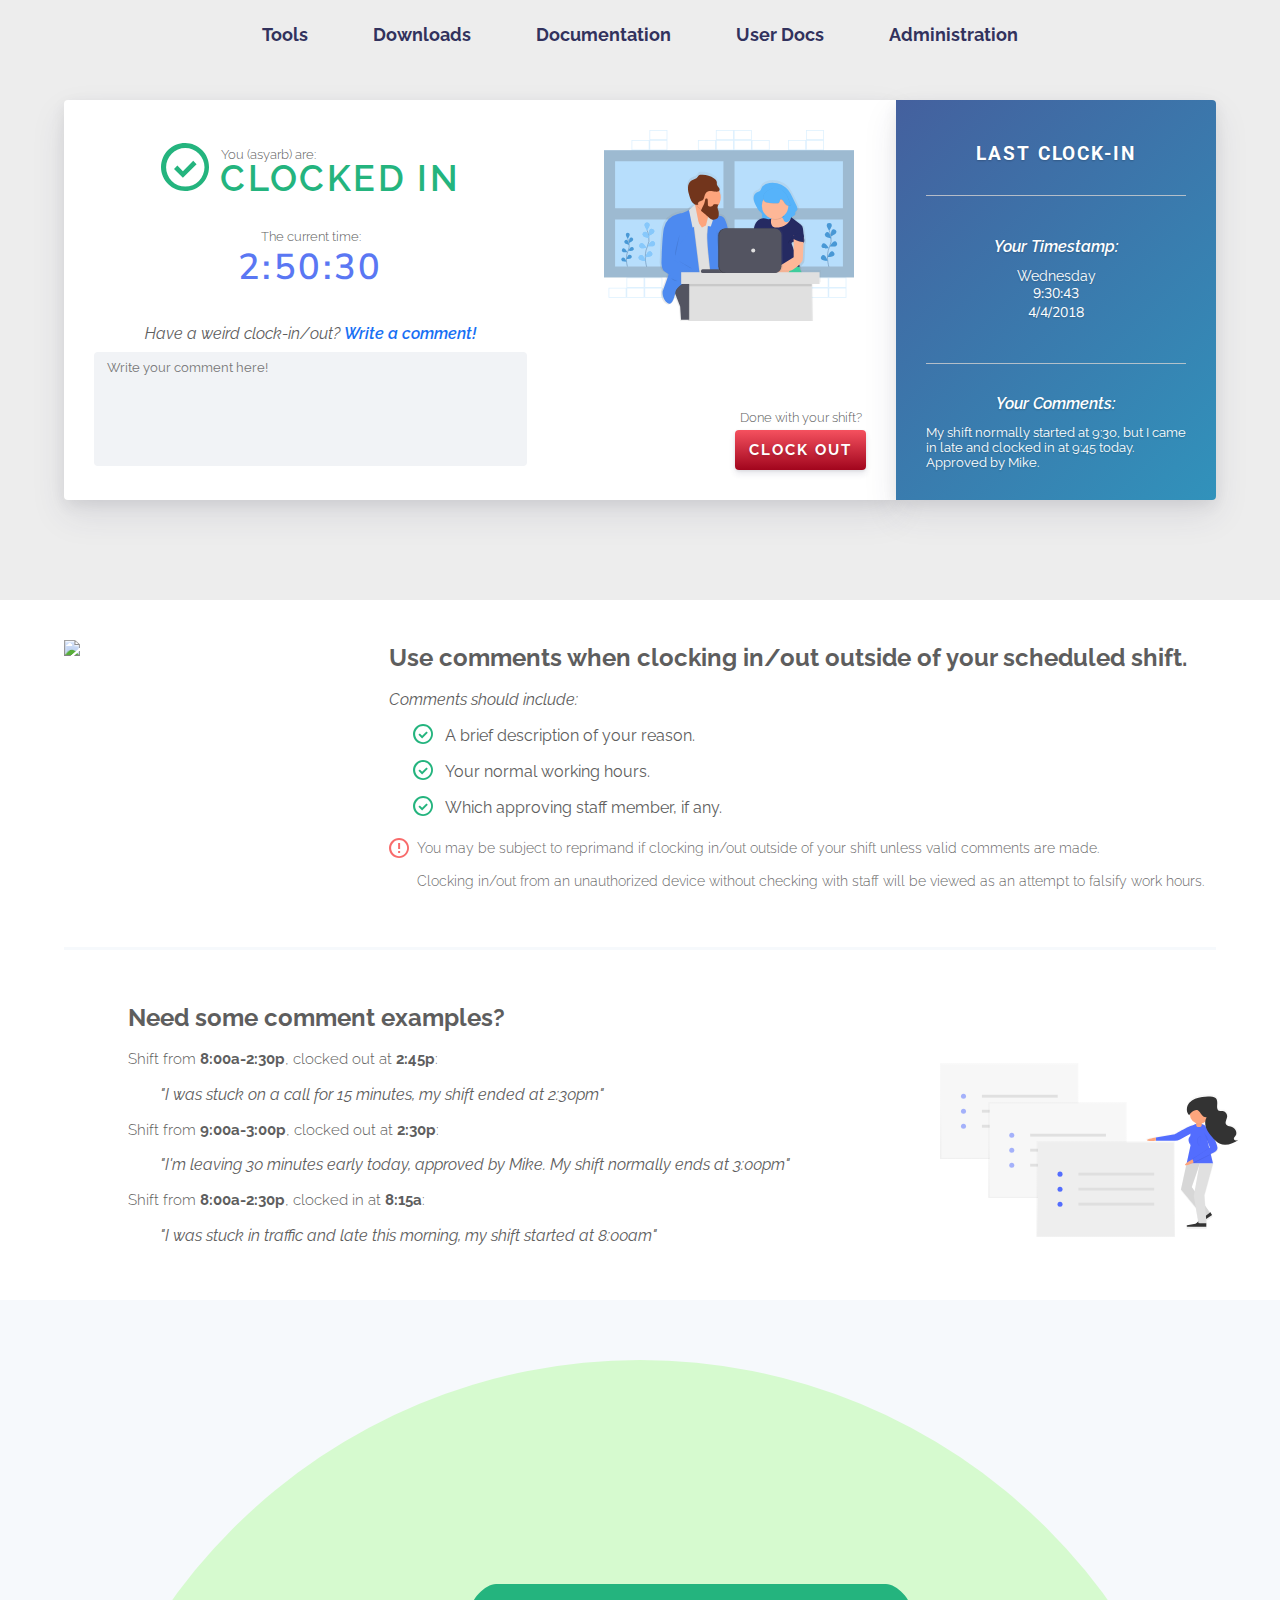
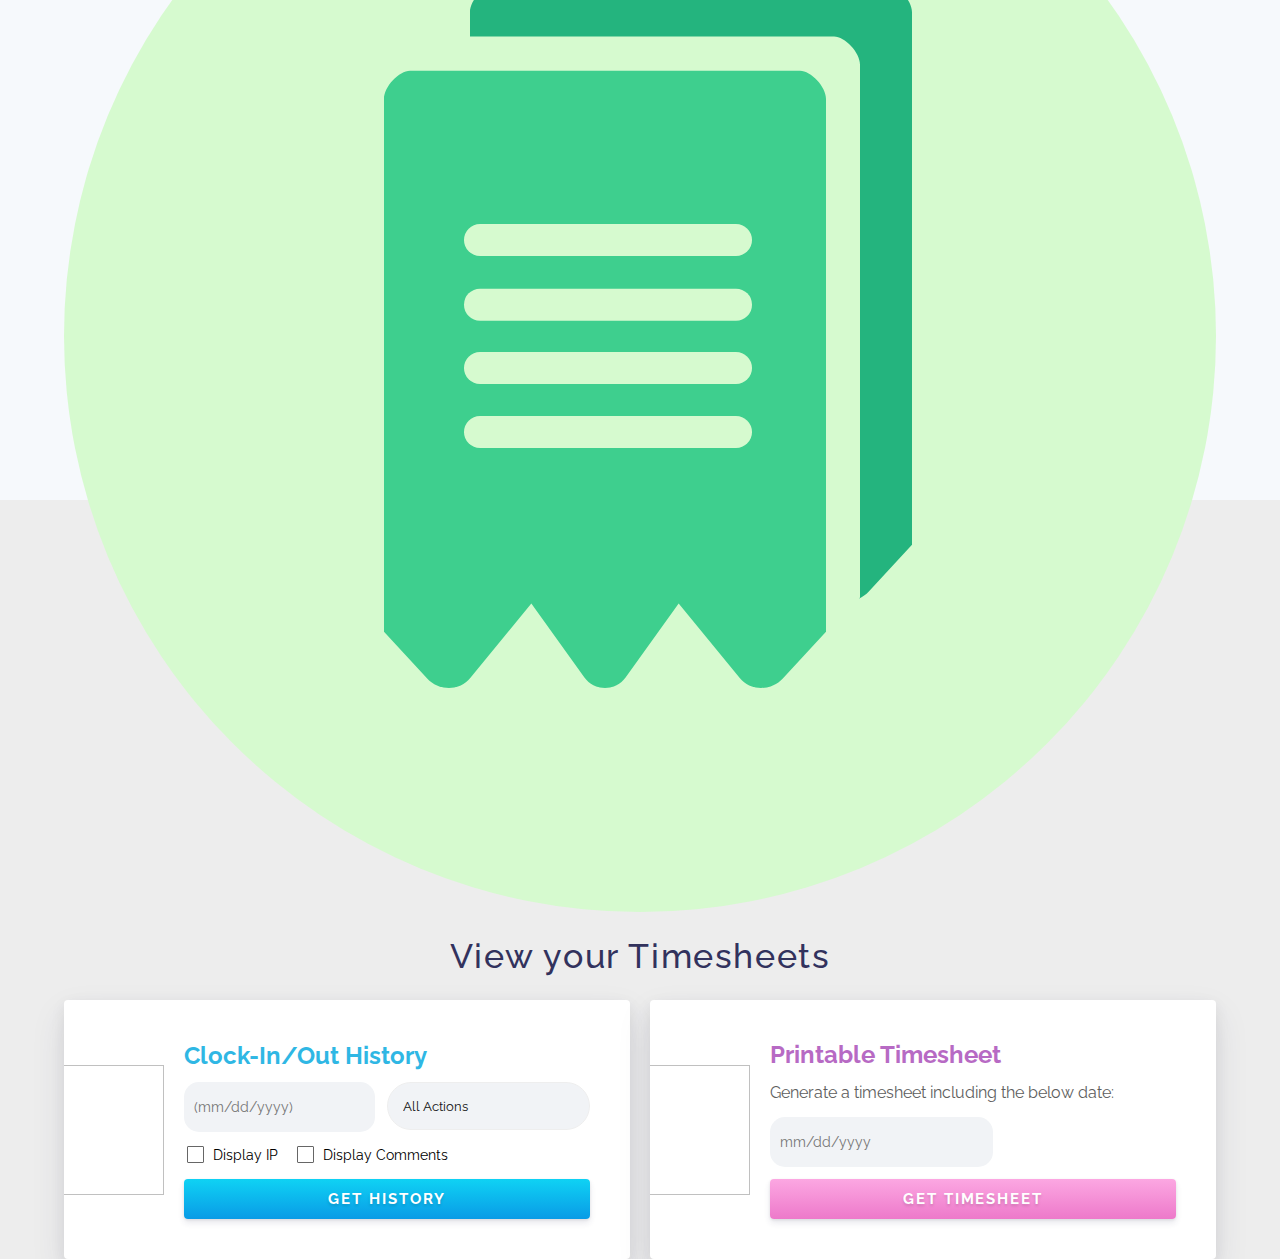
==== commit 6199eac3: "Dropdown progress" ====
--- a/index.html
+++ b/index.html
@@ -80,39 +80,67 @@
         <div class="morph-dropdown-wrapper">
           <div class="dropdown-list">
             <ul>
-              <li id="tools" class="dropdown gallery">
+              <li id="tools" class="dropdown links">
                 <a href="#0" class="label">Tools</a>
       
                 <div class="content">
-                  <ul>
-                    <li>
-                      <a href="#0">
-                        <em>Title here</em>
-                        <span>A brief description here</span>
-                      </a>
-                    </li>
-      
-                    <li>
-                      <a href="#0">
-                        <em>Title here</em>
-                        <span>A brief description here</span>
-                      </a>
-                    </li>
-      
-                    <li>
-                      <a href="#0">
-                        <em>Title here</em>
-                        <span>A brief description here</span>
-                      </a>
-                    </li>
-      
-                    <li>
-                      <a href="#0">
-                        <em>Title here</em>
-                        <span>A brief description here</span>
-                      </a>
-                    </li>
-                  </ul>
+                  <div class="primarygrp" id="toollinks">
+                    <ul>
+                      <li>
+                        <a href="#" class="linktitle linkicon">
+                          <img src="img/Slack.svg">
+                          Slack
+                        </a>
+                      </li>
+                      <li>
+                        <a href="#" class="linktitle linkicon">
+                          <img src="img/UHIMC.svg">
+                          UHIMC
+                        </a>
+                      </li>
+                      <li>
+                        <a href="#" class="linktitle linkicon">
+                          <img src="img/Simp.svg">
+                          SIMP
+                        </a>
+                      </li>
+                      <li>
+                        <a href="#" class="linktitle linkicon">
+                          <img src="img/Gmail.svg">
+                          UH Gmail
+                        </a>
+                      </li>
+                    </ul>
+                  </div>
+
+                  <div class="secondarygrp" id="toolsecondary">
+                    <ul>
+                      <li>
+                        <a href="#" class="linktitle linkicon">
+                          <img src="img/Email.svg">
+                          Email Generator
+                        </a>
+                      </li>
+                      <li>
+                        <a href="#" class="linktitle linkicon">
+                          <img src="img/Rio.svg">
+                          Dept/RIO Management
+                        </a>
+                      </li>
+                      <li>
+                        <a href="#" class="linktitle linkicon">
+                          <img src="img/IP.svg">
+                          IP/MAC Lookup
+                        </a>
+                      </li>
+                      <li>
+                        <a href="#" class="linktitle linkicon">
+                          <img src="img/Software.svg">
+                          Software Download Page
+                        </a>
+                      </li>
+                    </ul>
+                  </div>
                 </div>
               </li>
       
@@ -120,48 +148,30 @@
                 <a href="#0" class="label">Downloads</a>
       
                 <div class="content">
-                  <ul>
-                    <li>
-                      <h2>Services</h2>
-      
-                      <ul class="links-list">
-                        <li>
-                          <a href="#0">Logo Design</a>
-                        </li>
-                        <li>
-                          <a href="#0">Branding</a>
-                        </li>
-                        <li>
-                          <a href="#0">Web Design</a>
-                        </li>
-                        <li>
-                          <a href="#0">iOS</a>
-                        </li>
-                        <li>
-                          <a href="#0">Android</a>
-                        </li>
-                        <li>
-                          <a href="#0">HTML/CSS/JS</a>
-                        </li>
-                        <li>
-                          <a href="#0">Packaging</a>
-                        </li>
-                        <li>
-                          <a href="#0">Mobile</a>
-                        </li>
-                        <li>
-                          <a href="#0">UI/UX</a>
-                        </li>
-                        <li>
-                          <a href="#0">Prototyping</a>
-                        </li>
-                      </ul>
-                    </li>
-      
-                    <li>
-                      <h2>Projects</h2>
-                    </li>
-                  </ul>
+                  <div class="primarygrp">
+                    <div class="linkcontainer">
+                      <h3 class="linktitle linkicon">
+                        <img src="img/Downloads.svg">
+                        Waiver Downloads
+                      </h3>
+                      <span class="linksub">Choose the appropriate waiver type.</span>
+                    </div>
+                    <div class="waivers">
+                      <a href="#">Waiver of Liability</a>
+                      <a href="#">Waiver for Disk Recovery</a>
+                      <a href="#">Waiver for Drop-Offs</a>
+                    </div>
+                  </div>
+                  <div class="secondarygrp">
+                    <ul>
+                      <li>
+                        <a href="#" class="linktitle linkicon">
+                          <img src="img/Contract.svg">
+                          Contract for Phone Headsets
+                        </a>
+                      </li>
+                    </ul>
+                  </div>
                 </div>
               </li>
       
@@ -169,10 +179,23 @@
                 <a href="#0" class="label">Documentation</a>
       
                 <div class="content">
-                  <div class="documentationgrp">
-                    <a href="#" class="linkcontainer">
+                  <div class="primarygrp">
+                    <a href="#" class="linkcontainer" id="docgrp">
                       <h3 class="linktitle linkicon">
-                        <img src="img/documentation.svg">
+                        <svg width="17" height="17" viewBox="0 0 17 15" version="1.1" xmlns="http://www.w3.org/2000/svg" xmlns:xlink="http://www.w3.org/1999/xlink">
+                          <g id="Canvas" fill="none">
+                            <g id="documentation">
+                              <g id="Vector">
+                                <path id="vector1" d="M 0.945 2.57492e-08L 4.577 2.57492e-08C 6.744 2.57492e-08 8.5 1.007 8.5 2.832L 8.5 14.415C 7.988 14.415 7.485 14.078 7.17 13.825C 6.14 12.997 4.113 12.997 1.948 12.997L 0.945 12.997C 0.821032 12.9971 0.698252 12.9728 0.583671 12.9255C 0.469089 12.8782 0.36495 12.8088 0.277198 12.7212C 0.189447 12.6337 0.119802 12.5297 0.0722403 12.4152C 0.0246785 12.3007 0.000131252 12.178 0 12.054L 0 0.946C 0 0.424 0.423 0.002 0.945 0.002L 0.945 2.57492e-08Z"
+                                  fill="#87BBFD" />
+                              </g>
+                              <g id="Vector_2">
+                                <path id="vector2" d="M 7.555 2.57492e-08L 3.923 2.57492e-08C 1.757 2.57492e-08 0 1.007 0 2.832L 0 14.415C 0.512 14.415 1.015 14.078 1.33 13.825C 2.36 12.997 4.387 12.997 6.552 12.997L 7.555 12.997C 7.67914 12.9971 7.80208 12.9728 7.91679 12.9253C 8.0315 12.8779 8.13573 12.8083 8.22351 12.7205C 8.31129 12.6327 8.38089 12.5285 8.42833 12.4138C 8.47578 12.2991 8.50013 12.1761 8.5 12.052L 8.5 0.947C 8.50013 0.822864 8.47578 0.699921 8.42833 0.585209C 8.38089 0.470496 8.31129 0.366268 8.22351 0.278491C 8.13573 0.190713 8.0315 0.12111 7.91679 0.0736658C 7.80208 0.0262217 7.67914 0.00186843 7.555 0.002L 7.555 2.57492e-08Z"
+                                  transform="translate(8.5 0)" fill="#6772E5" />
+                              </g>
+                            </g>
+                          </g>
+                        </svg>
                         Help Desk Wiki
                       </h3>
                       <span class="linksub">Review any Help Desk procedure.</span>
@@ -209,6 +232,35 @@
                         </li>
                       </ul>
                     </div>
+                  </div>
+
+                  <div class="secondarygrp">
+                    <ul>
+                      <li>
+                        <a href="#" class="linktitle linkicon">
+                          <img src="img/Schedules.svg">
+                          Schedules
+                        </a>
+                      </li>
+                      <li>
+                        <a href="#" class="linktitle linkicon">
+                          <img src="img/BuildingIP.svg">
+                          Building IP List
+                        </a>
+                      </li>
+                      <li>
+                        <a href="#" class="linktitle linkicon">
+                          <img src="img/Phone.svg">
+                          Phone Numbers &amp; Useful Info
+                        </a>
+                      </li>
+                      <li>
+                        <a href="#" class="linktitle linkicon">
+                          <img src="img/Checklist.svg"> 
+                          Operations Checklist
+                        </a>
+                      </li>
+                    </ul>
                   </div>
                 </div>
               </li>
@@ -368,6 +420,7 @@
 
     <script type="text/javascript" src="js/jquery-3.3.1.min.js"></script>
     <script type="text/javascript" src="js/dropdown.js"></script>
+    <script type="text/javascript" src="js/misc.js"></script>
 
   </body>
 </html>--- a/css/dropdown.css
+++ b/css/dropdown.css
@@ -299,7 +299,6 @@
     display: none;
   }
   .cd-morph-dropdown .content {
-    padding: 2.2em 1.8em;
     -webkit-transition: -webkit-transform .3s;
     transition: -webkit-transform .3s;
     transition: transform .3s;
@@ -370,6 +369,27 @@
   }
 }
 
+.content a {
+  color: #6772e5;
+}
+
+.content a:hover, #downloads .secondarygrp a:hover, #toollinks a:hover, #toolsecondary a:hover {
+  color: #32325d;
+}
+
+.primarygrp {
+  padding: 30px 35px;
+}
+
+.secondarygrp {
+  padding: 20px 35px;
+  background: #f6f9fc;
+}
+
+.secondarygrp li {
+  padding: 8px 0px;
+}
+
 .linkcontainer {
   display: block;
 }
@@ -400,6 +420,10 @@
 .linkicon > img {
   width: 17px;
   height: 17px;
+  margin: 0 12px -2px -1px;
+}
+
+.linkicon > svg {
   margin: 0 12px -3px -1px;
 }
 
@@ -430,4 +454,46 @@
   letter-spacing: .025em;
   margin: 0 0 3px;
   color: #8898aa;
+}
+
+#downloads h3 {
+  color: #24b47e;
+}
+
+#downloads .secondarygrp a {
+  color: #24b47e;
+}
+
+.waivers {
+  font-size: 15px;
+  line-height: 26px;
+  margin: 18px 20px 10px 33px;
+  display: flex;
+  white-space: nowrap;
+  flex-direction: column;;
+}
+
+.waivers a {
+  color: #32b783;
+  font-weight: 500;
+}
+
+.hover-light {
+  fill: #8898aa;
+}
+
+.hover-dark {
+  fill: #32325d;
+}
+
+#toollinks li {
+  padding: 8px 0;
+}
+
+#toollinks a {
+  color: #3396d3;
+}
+
+#toolsecondary a {
+  color: #3396d3;
 }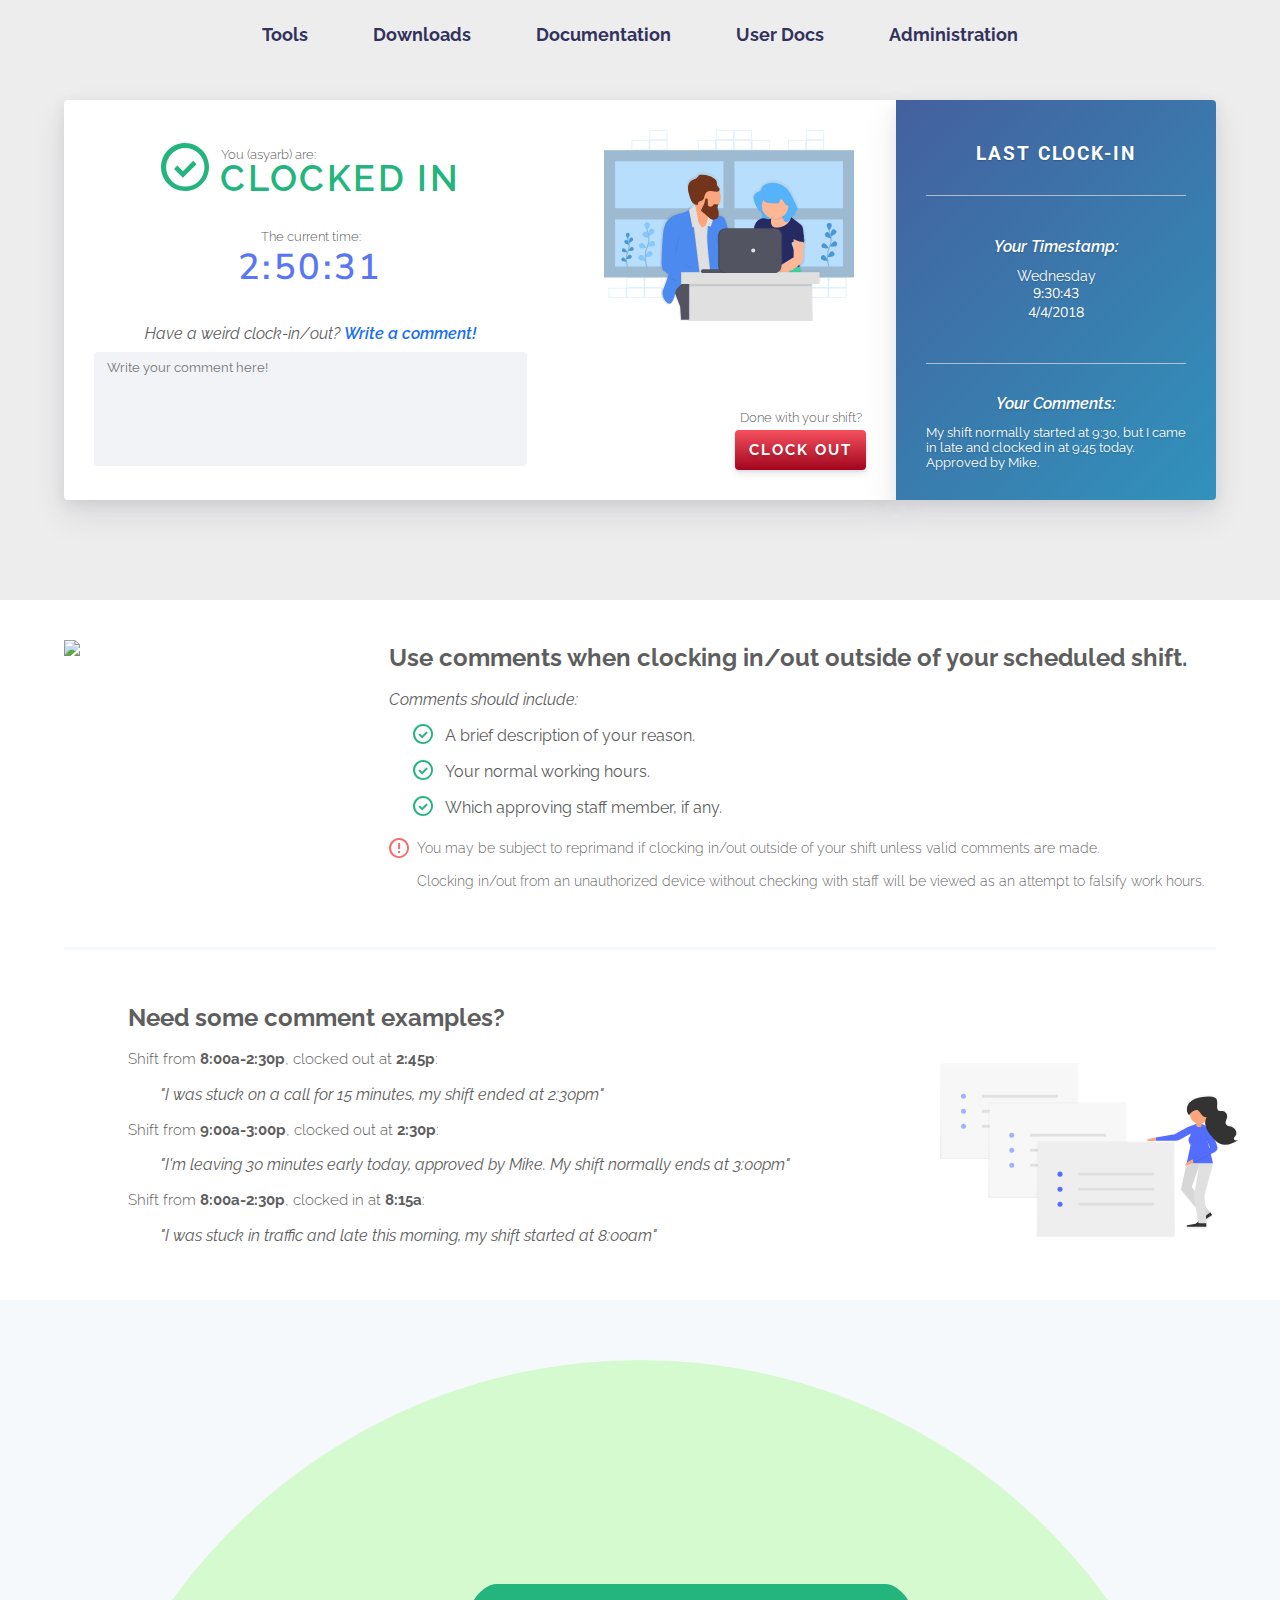
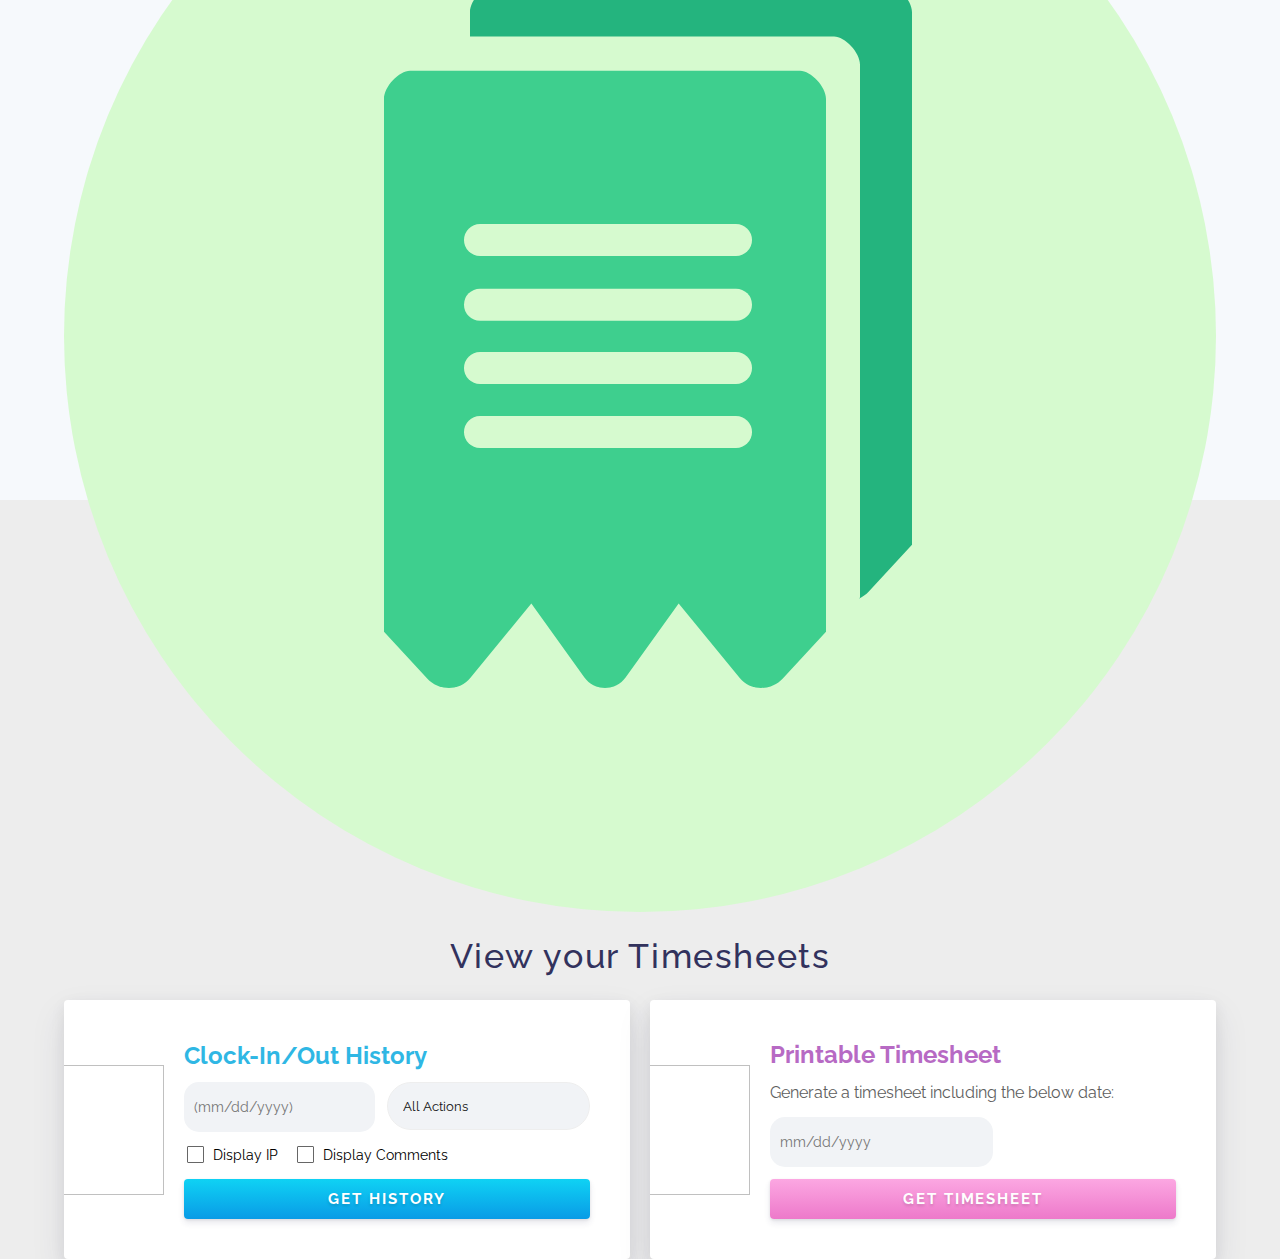
==== commit 8775bfe7: "fix simp icon" ====
--- a/index.html
+++ b/index.html
@@ -85,32 +85,34 @@
       
                 <div class="content">
                   <div class="primarygrp" id="toollinks">
-                    <ul>
-                      <li>
-                        <a href="#" class="linktitle linkicon">
-                          <img src="img/Slack.svg">
-                          Slack
-                        </a>
-                      </li>
-                      <li>
-                        <a href="#" class="linktitle linkicon">
-                          <img src="img/UHIMC.svg">
-                          UHIMC
-                        </a>
-                      </li>
-                      <li>
-                        <a href="#" class="linktitle linkicon">
-                          <img src="img/Simp.svg">
-                          SIMP
-                        </a>
-                      </li>
-                      <li>
-                        <a href="#" class="linktitle linkicon">
-                          <img src="img/Gmail.svg">
-                          UH Gmail
-                        </a>
-                      </li>
-                    </ul>
+
+                    <a href="#" class="linkcontainer">
+                      <h3 class="linktitle linkicon titlecolor">
+                        <img src="img/Slack.svg"> Slack
+                      </h3>
+                      <span class="linksub" style="margin-bottom: 24px;">Slide into those DMs.</span>
+                    </a>
+
+                    <a href="#" class="linkcontainer">
+                      <h3 class="linktitle linkicon titlecolor">
+                        <img src="img/UHIMC.svg"> UHIMC
+                      </h3>
+                      <span class="linksub" style="margin-bottom: 24px;">Lookup UH records (for official use only).</span>
+                    </a>
+
+                    <a href="#" class="linkcontainer">
+                      <h3 class="linktitle linkicon titlecolor">
+                        <img src="img/Simp.svg"> SIMP
+                      </h3>
+                      <span class="linksub" style="margin-bottom: 24px;">Access our ticket system.</span>
+                    </a>
+
+                    <a href="#" class="linkcontainer">
+                      <h3 class="linktitle linkicon titlecolor">
+                        <img src="img/Gmail.svg"> UH Gmail
+                      </h3>
+                      <span class="linksub">Google @ UH Email service.</span>
+                    </a>
                   </div>
 
                   <div class="secondarygrp" id="toolsecondary">
@@ -269,14 +271,89 @@
                 <a href="#0" class="label">User Docs</a>
               
                 <div class="content">
-                
+                  <div class="primarygrp">
+                    <a href="#" class="linkcontainer" id="askus">
+                      <h3 class="linktitle linkicon">
+                        <img src="img/AskUs.svg">
+                        AskUs Articles
+                      </h3>
+                      <span class="linksub" style="margin-bottom: 24px;">A collection of instructional articles.</span>
+                    </a>
+
+                    <a href="#" class="linkcontainer" id="reps">
+                      <h3 class="linktitle linkicon">
+                        <img src="img/Reps.svg">
+                        ITS Campus Reps
+                      </h3>
+                      <span class="linksub">Hours &amp; location of PW reset reps.</span>
+                    </a>
+                  </div>
+
+                  <div class="secondarygrp">
+                    <ul>
+                      <li>
+                        <a href="#" class="linktitle linkicon">
+                          <img src="img/Policy.svg"> 
+                          ITS Support Policy
+                        </a>
+                      </li>
+                      <li>
+                        <a href="#" class="linktitle linkicon">
+                          <img src="img/Labs.svg"> 
+                          ITS Labs Homepage
+                        </a>
+                      </li>
+                      <li>
+                        <a href="#" class="linktitle linkicon">
+                          <img src="img/AnR.svg"> 
+                          A&amp;R Representatives
+                        </a>
+                      </li>
+                    </ul>
+                  </div>
                 </div>
               </li>
 
               <li id="administration" class="dropdown button">
                 <a href="#0" class="label">Administration</a>
                 <div class="content">
-                  
+                  <div class="primarygrp">
+                    <a href="#" class="linkcontainer">
+                      <h3 class="linktitle linkicon admincolor">
+                        <img src="img/Schedule.svg"> Schedule Management
+                      </h3>
+                      <span class="linksub" style="margin-bottom: 24px;">Edit &amp; view schedules/timesheets.</span>
+                    </a>
+                    <a href="#" class="linkcontainer">
+                      <h3 class="linktitle linkicon admincolor">
+                        <img src="img/Account.svg"> Account Management
+                      </h3>
+                      <span class="linksub" style="margin-bottom: 24px;">Add/Edit users to HDSupport.</span>
+                    </a>
+                    <a href="#" class="linkcontainer">
+                      <h3 class="linktitle linkicon admincolor">
+                        <img src="img/Matrix.svg"> Browser Recommendations
+                      </h3>
+                      <span class="linksub">Manage the browser matrix.</span>
+                    </a>
+                  </div>
+
+                  <div class="secondarygrp">
+                    <ul>
+                      <li>
+                        <a href="#" class="linktitle linkicon">
+                          <img src="img/waiver.svg">
+                          Waiver Management
+                        </a>
+                      </li>
+                      <li>
+                        <a href="#" class="linktitle linkicon">
+                          <img src="img/database.svg">
+                          PHP MyAdmin 
+                        </a>
+                      </li>
+                    </ul>
+                  </div>
                 </div>
               </li>
             </ul>
--- a/css/styles.css
+++ b/css/styles.css
@@ -1,5 +1,9 @@
 *, ::after, ::before {
     box-sizing: inherit;
+}
+
+header {
+  z-index: 2;
 }
 
 body {
--- a/css/dropdown.css
+++ b/css/dropdown.css
@@ -4,7 +4,6 @@
 .cd-morph-dropdown {
   position: relative;
   height: 60px;
-  background-color: #FFFFFF;
 }
 .cd-morph-dropdown::before {
   /* never visible - used in JS to check mq */
@@ -82,7 +81,7 @@
   top: 60px;
   left: 0;
   width: 100%;
-  padding: 1.2em 5%;
+  padding-top: 12px;
   box-shadow: inset 0 1px 0 #e6e6e6;
   background-color: #FFFFFF;
 }
@@ -97,6 +96,7 @@
   font-size: 22px;
   color: #1A1A1A;
   margin-bottom: .8em;
+  margin-left: 6px;
 }
 .cd-morph-dropdown .content li::after {
   clear: both;
@@ -373,7 +373,7 @@
   color: #6772e5;
 }
 
-.content a:hover, #downloads .secondarygrp a:hover, #toollinks a:hover, #toolsecondary a:hover {
+.content a:hover, #downloads .secondarygrp a:hover, #toollinks a:hover, #toolsecondary a:hover, #userdocs a:hover, #administration a:hover {
   color: #32325d;
 }
 
@@ -398,7 +398,7 @@
   margin-left: -28px;
 }
 
-.linkcontainer:hover .linktitle, .linkcontainer .linksub {
+#reps .linkcontainer:hover .linktitle, #userdocs .linkcontainer:hover .linktitle, .linkcontainer:hover .linktitle, .linkcontainer .linksub {
   color: #32325d;
 }
 
@@ -490,10 +490,14 @@
   padding: 8px 0;
 }
 
-#toollinks a {
+#toolsecondary a, .titlecolor {
   color: #3396d3;
 }
 
-#toolsecondary a {
-  color: #3396d3;
-}+#askus h3, #reps h3, #userdocs a {
+  color: #e39f48;
+}
+
+.admincolor, #administration a {
+  color: #b76ac4;
+}
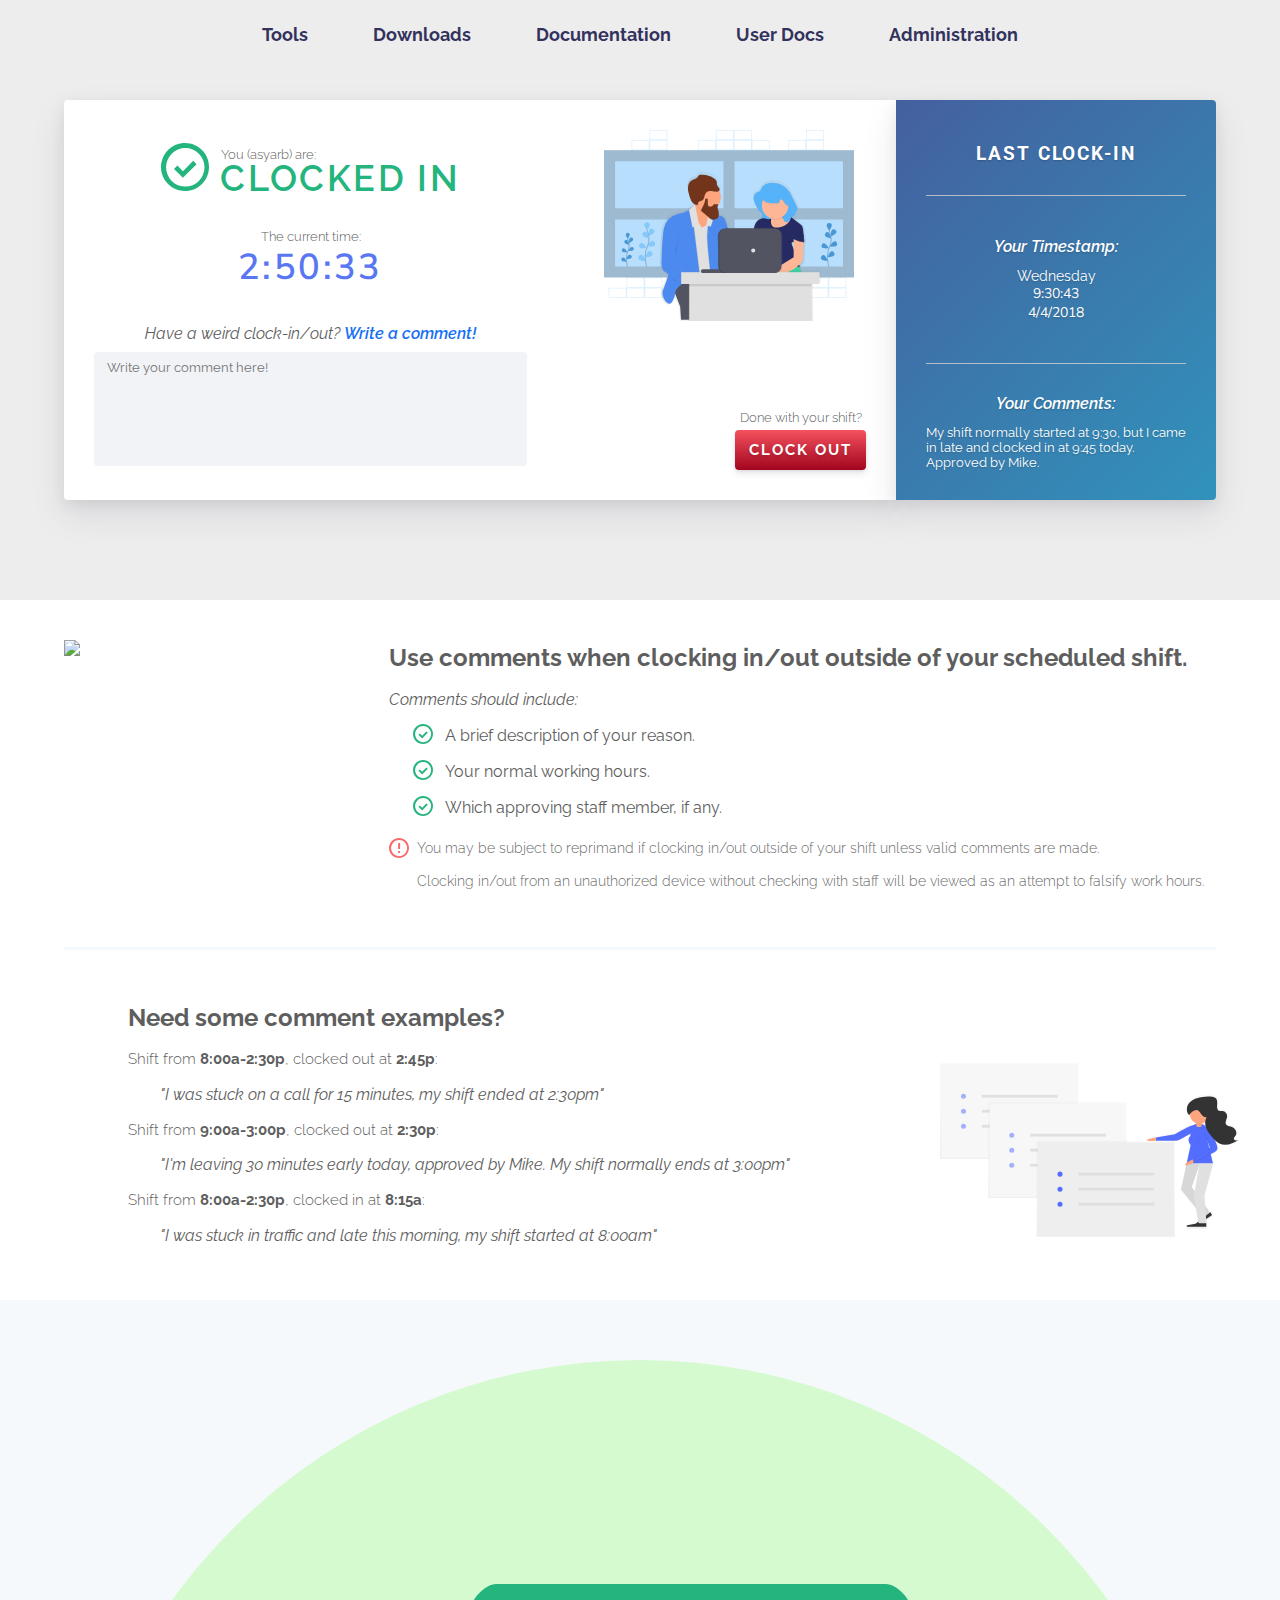
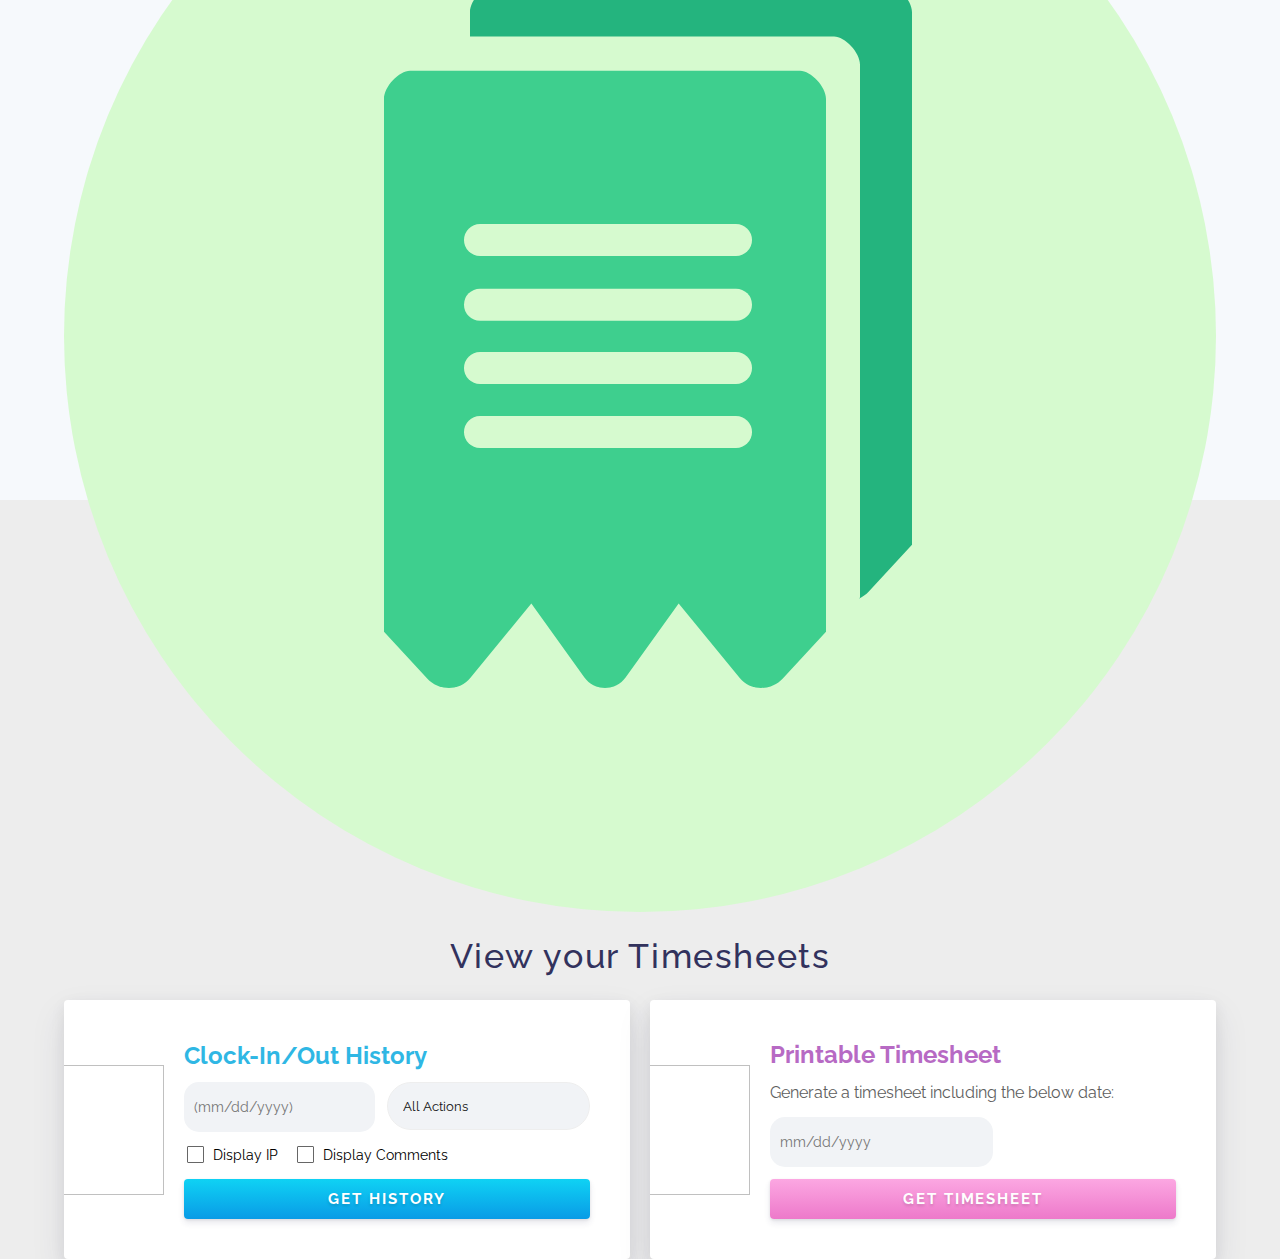
==== commit 4bd6162b: "fix simp icon v2" ====
--- a/index.html
+++ b/index.html
@@ -102,7 +102,7 @@
 
                     <a href="#" class="linkcontainer">
                       <h3 class="linktitle linkicon titlecolor">
-                        <img src="img/Simp.svg"> SIMP
+                        <img src="img/SIMP.svg"> SIMP
                       </h3>
                       <span class="linksub" style="margin-bottom: 24px;">Access our ticket system.</span>
                     </a>
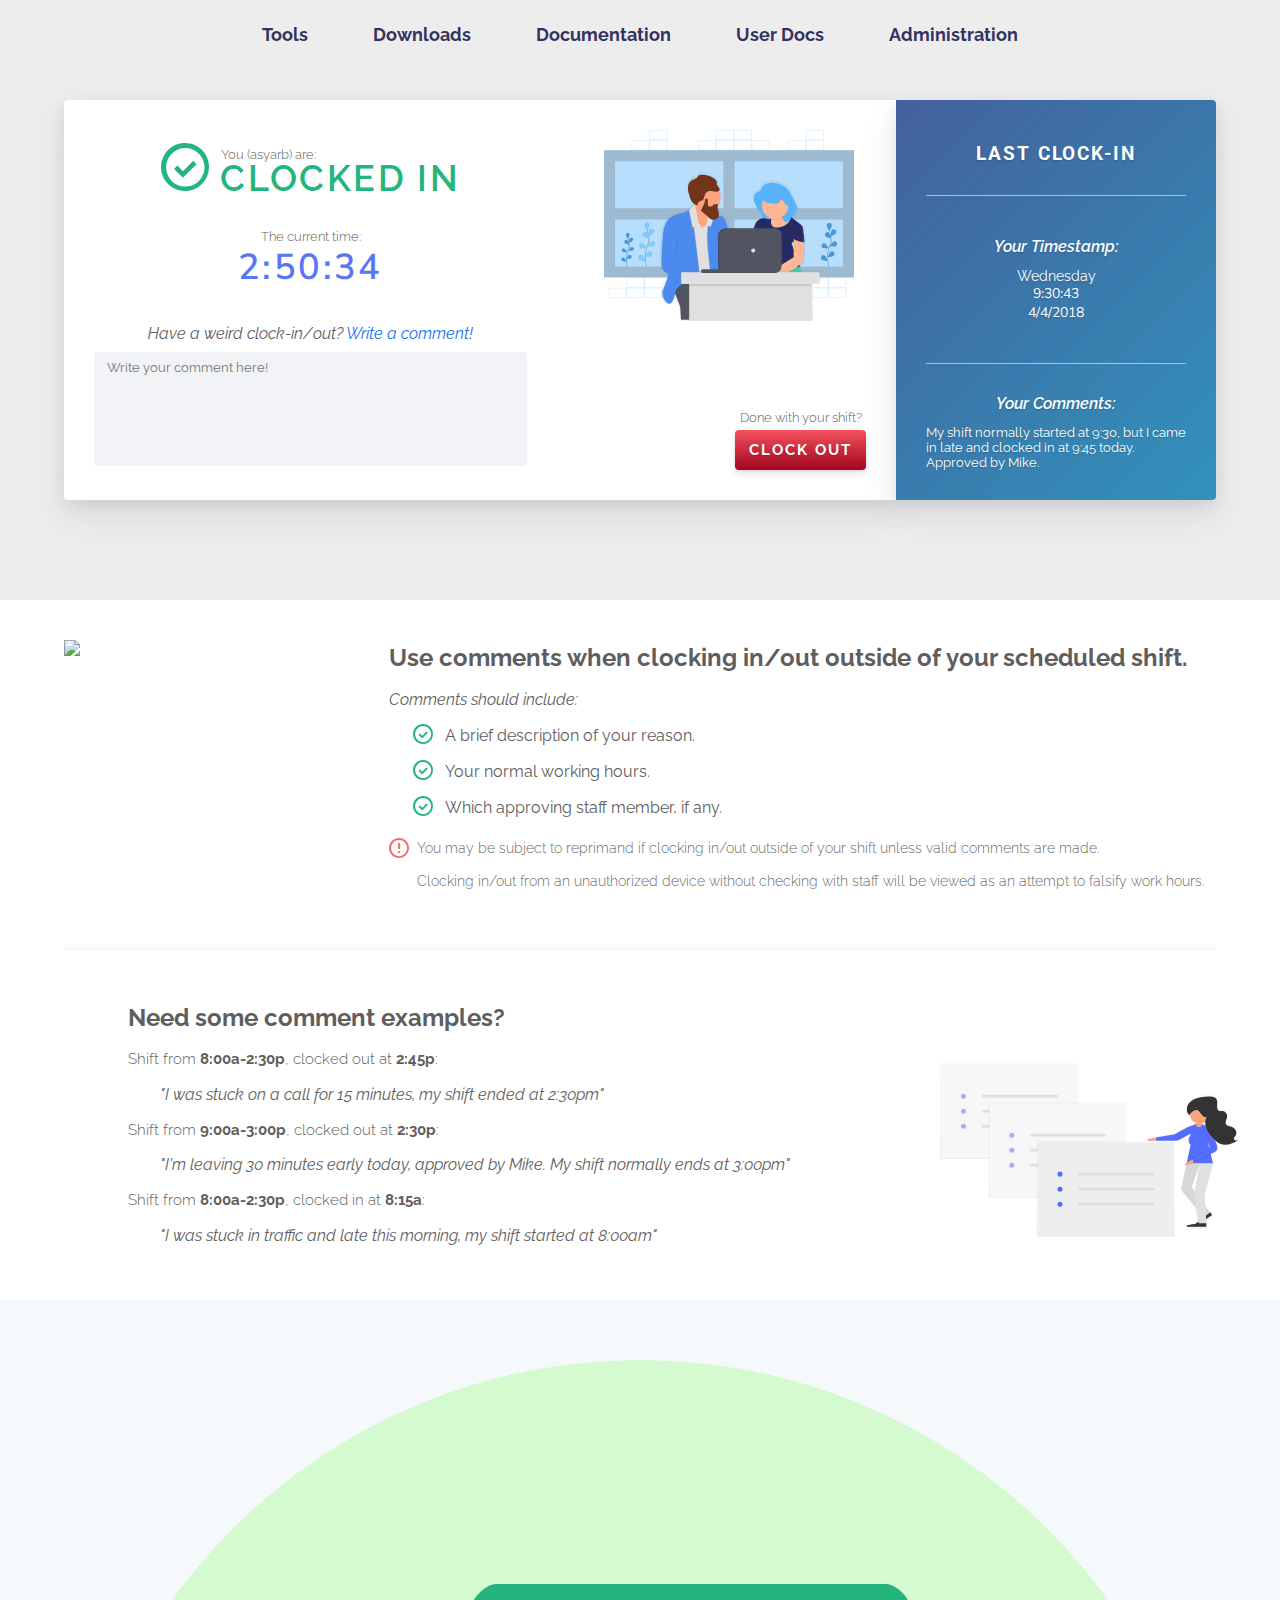
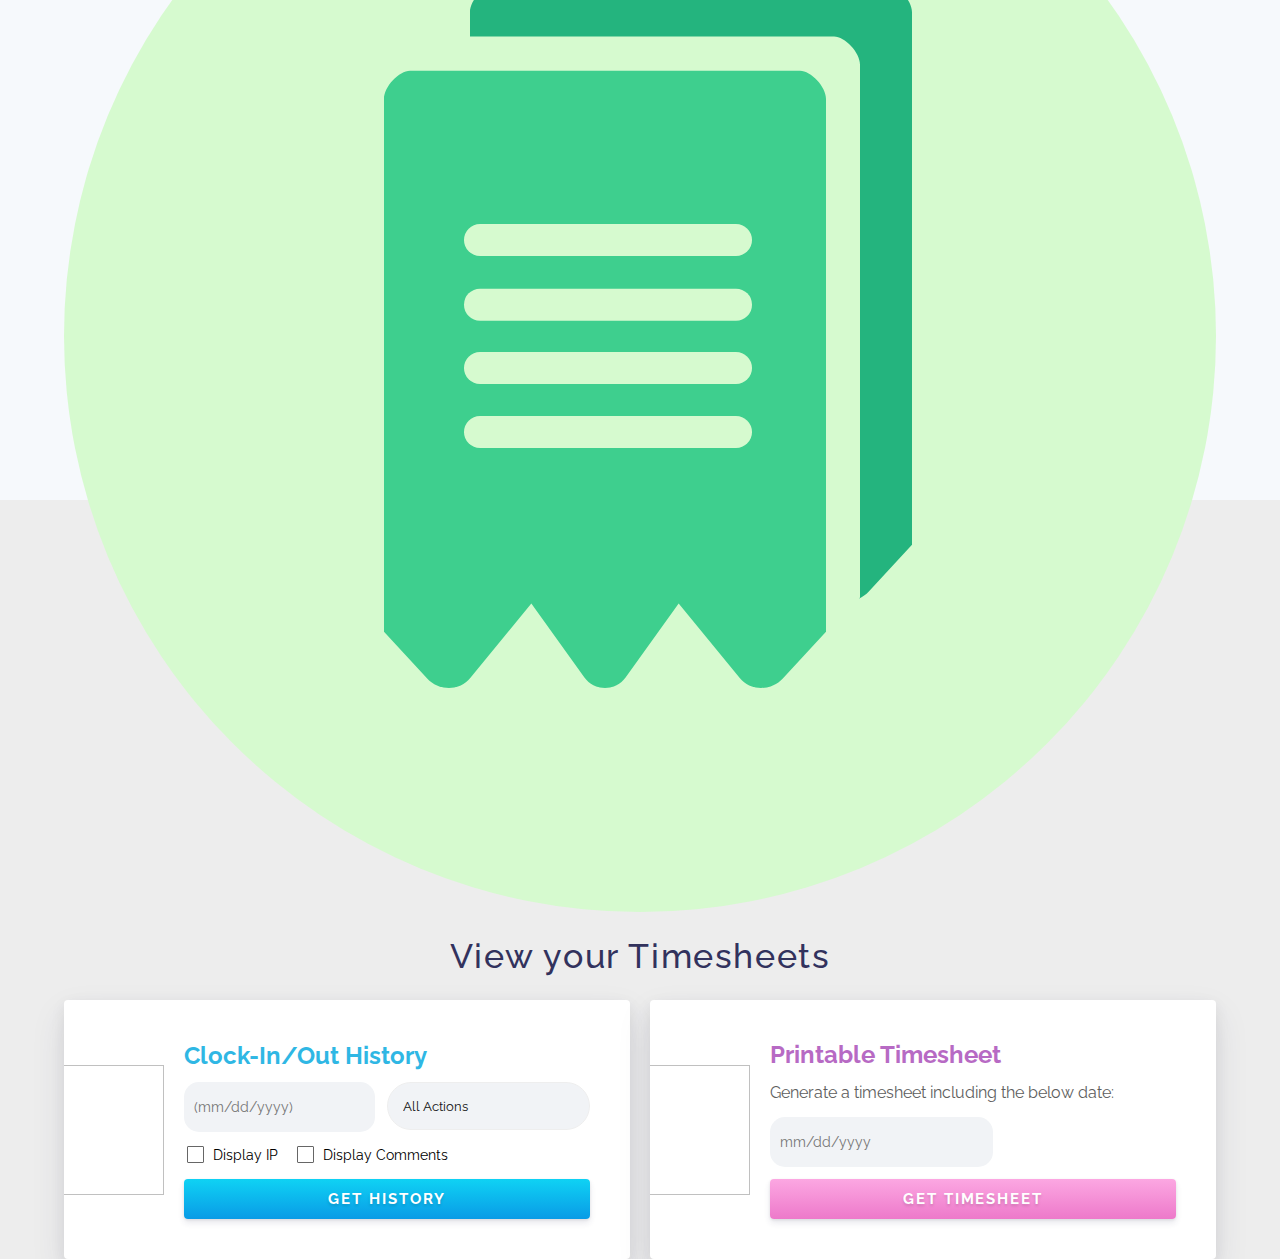
==== commit 64c13458: "fix simp icon v3" ====
--- a/index.html
+++ b/index.html
@@ -102,7 +102,7 @@
 
                     <a href="#" class="linkcontainer">
                       <h3 class="linktitle linkicon titlecolor">
-                        <img src="img/SIMP.svg"> SIMP
+                        <img src="img/Simp.svg"> SIMP
                       </h3>
                       <span class="linksub" style="margin-bottom: 24px;">Access our ticket system.</span>
                     </a>
@@ -158,7 +158,7 @@
                       </h3>
                       <span class="linksub">Choose the appropriate waiver type.</span>
                     </div>
-                    <div class="waivers">
+                    <div id="waivers">
                       <a href="#">Waiver of Liability</a>
                       <a href="#">Waiver for Disk Recovery</a>
                       <a href="#">Waiver for Drop-Offs</a>
@@ -178,7 +178,7 @@
               </li>
       
               <li id="documentation" class="dropdown button">
-                <a href="#0" class="label">Documentation</a>
+                <a href="#0" class="label" style="color: #6772e5;">Documentation</a>
       
                 <div class="content">
                   <div class="primarygrp">
@@ -268,7 +268,7 @@
               </li>
 
               <li id="userdocs" class="dropdown button">
-                <a href="#0" class="label">User Docs</a>
+                <a href="#0" class="label" style="color: #e39f48;">User Docs</a>
               
                 <div class="content">
                   <div class="primarygrp">
@@ -315,7 +315,7 @@
               </li>
 
               <li id="administration" class="dropdown button">
-                <a href="#0" class="label">Administration</a>
+                <a href="#0" class="label" style="color: #b76ac4;">Administration</a>
                 <div class="content">
                   <div class="primarygrp">
                     <a href="#" class="linkcontainer">
--- a/css/styles.css
+++ b/css/styles.css
@@ -387,7 +387,6 @@
 #commentbold {
   color: #1770f4;
   font-size: 16px;
-  font-weight: 600;
 }
 
 #timestamp {
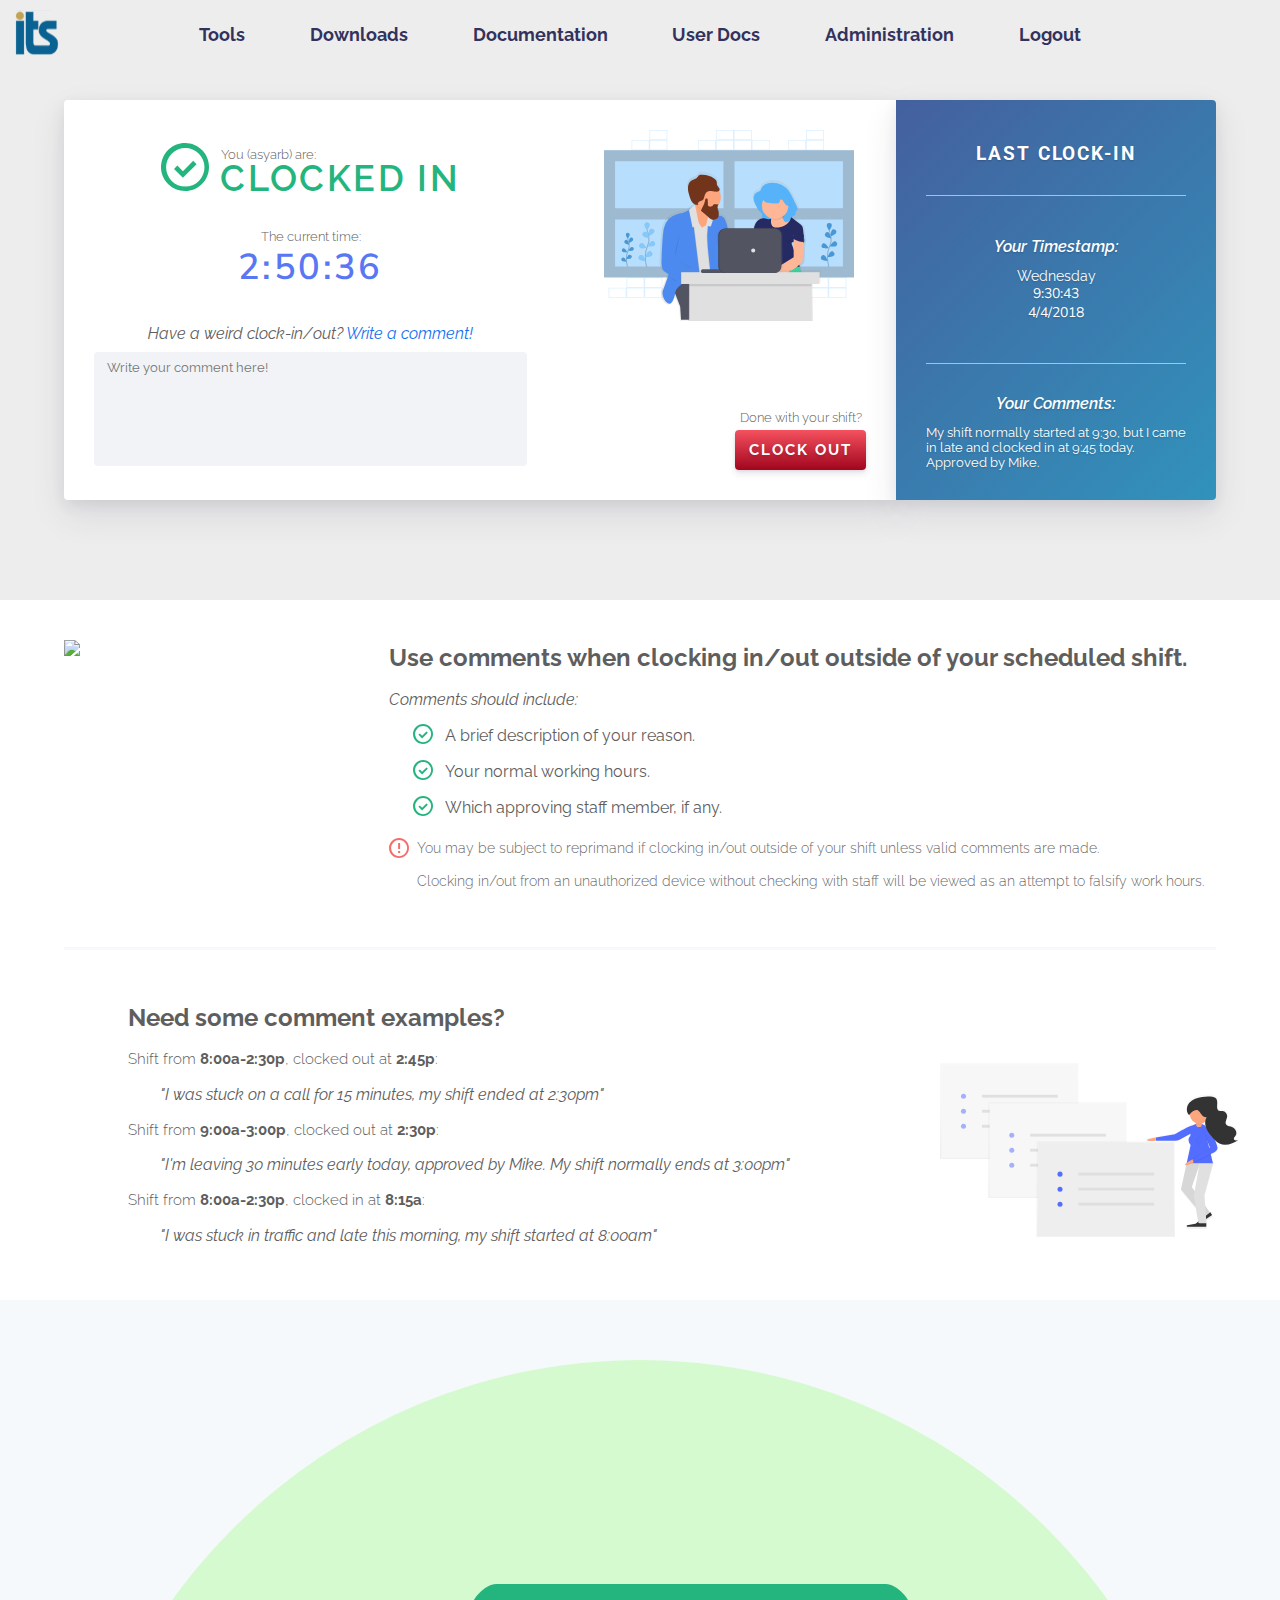
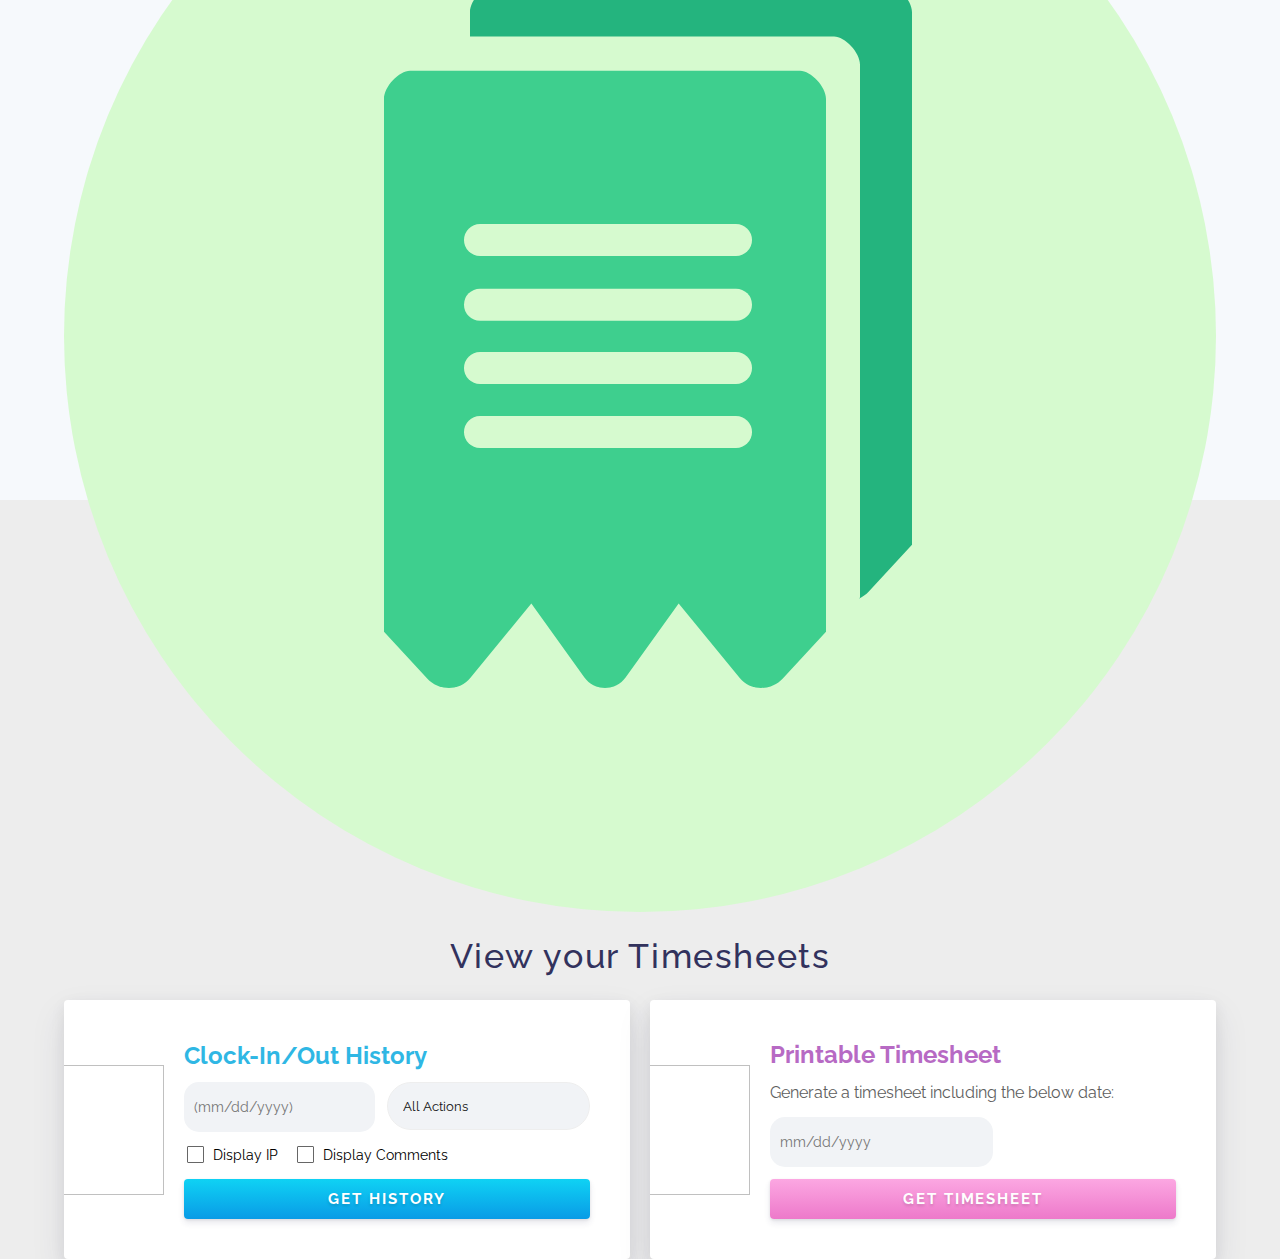
==== commit 22bdf5e3: "Final" ====
--- a/index.html
+++ b/index.html
@@ -49,30 +49,38 @@
     <div class="contain">
 
       <header class="cd-morph-dropdown">
+        <a href="#">
+          <img src="img/its.svg" id="logo">
+        </a>
+
         <a href="#0" class="nav-trigger">Open Nav
           <span aria-hidden="true"></span>
         </a>
       
         <nav class="main-nav">
           <ul>
-            <li class="has-dropdown gallery" data-content="tools">
+            <li class="has-dropdown" data-content="tools">
               <a href="#0">Tools</a>
             </li>
       
-            <li class="has-dropdown links" data-content="downloads">
+            <li class="has-dropdown" data-content="downloads">
               <a href="#0">Downloads</a>
             </li>
       
-            <li class="has-dropdown button" data-content="documentation">
+            <li class="has-dropdown" data-content="documentation">
               <a href="#0">Documentation</a>
             </li>
 
-            <li class="has-dropdown button" data-content="userdocs">
+            <li class="has-dropdown" data-content="userdocs">
               <a href="#0">User Docs</a>
             </li>
 
-            <li class="has-dropdown button" data-content="administration">
+            <li class="has-dropdown" data-content="administration">
               <a href="#0">Administration</a>
+            </li>
+
+            <li class="has-dropdown" data-content="none">
+              <a href="#" >Logout</a>
             </li>
           </ul>
         </nav>
@@ -80,6 +88,14 @@
         <div class="morph-dropdown-wrapper">
           <div class="dropdown-list">
             <ul>
+              <li id="none" class="dropdown links">
+                <a href="#0" class="label" id="logoutlabel">Logout</a>
+
+                <div class="content">
+                  
+                </div>
+              </li>
+
               <li id="tools" class="dropdown links">
                 <a href="#0" class="label">Tools</a>
       
--- a/css/styles.css
+++ b/css/styles.css
@@ -482,3 +482,8 @@
   margin-bottom: 12px;
   width: 50%;
 }
+
+#logo {
+  width: 50px;
+  height: 50px;
+}
--- a/css/layout.css
+++ b/css/layout.css
@@ -113,7 +113,7 @@
 }
 
 #timesheets {
-  grid-row: 11 / 16;
+  grid-row: 11 / 17;
   grid-column: 4 / 18;
   display: flex;
   flex-direction: column;
@@ -166,6 +166,12 @@
   margin-left: 12px;
 }
 
+#logo {
+  position: absolute;
+  top: 8px;
+  left: 12px;
+}
+
 @media (max-width: 1879px) {
   #whitebackground {
     margin-bottom: -50px;
--- a/css/dropdown.css
+++ b/css/dropdown.css
@@ -149,7 +149,7 @@
   font-size: 1.3rem;
   margin: 20px 0 10px 14px;
 }
-@media only screen and (min-width: 1000px) {
+@media only screen and (min-width: 1100px) {
   .cd-morph-dropdown {
     position: absolute;
     height: 80px;
@@ -373,7 +373,7 @@
   color: #6772e5;
 }
 
-.content a:hover, #downloads .secondarygrp a:hover, #toollinks a:hover, #toolsecondary a:hover, #userdocs a:hover, #administration a:hover {
+.content a:hover, #downloads .secondarygrp a:hover, #toollinks a:hover, #toolsecondary a:hover, #userdocs a:hover, #administration a:hover, #waivers a:hover, #logoutlabel:hover, #reps .linkcontainer:hover .linktitle, #userdocs .linkcontainer:hover .linktitle, .linkcontainer:hover .linktitle, .linkcontainer .linksub {
   color: #32325d;
 }
 
@@ -396,10 +396,6 @@
 
 .linktitle .withicon {
   margin-left: -28px;
-}
-
-#reps .linkcontainer:hover .linktitle, #userdocs .linkcontainer:hover .linktitle, .linkcontainer:hover .linktitle, .linkcontainer .linksub {
-  color: #32325d;
 }
 
 .linktitle {
@@ -456,15 +452,11 @@
   color: #8898aa;
 }
 
-#downloads h3 {
+#downloads h3, #downloads .secondarygrp a, #downloads a {
   color: #24b47e;
 }
 
-#downloads .secondarygrp a {
-  color: #24b47e;
-}
-
-.waivers {
+#waivers {
   font-size: 15px;
   line-height: 26px;
   margin: 18px 20px 10px 33px;
@@ -473,7 +465,7 @@
   flex-direction: column;;
 }
 
-.waivers a {
+#waivers a {
   color: #32b783;
   font-weight: 500;
 }
@@ -490,7 +482,7 @@
   padding: 8px 0;
 }
 
-#toolsecondary a, .titlecolor {
+#tools a, .titlecolor {
   color: #3396d3;
 }
 
@@ -501,3 +493,8 @@
 .admincolor, #administration a {
   color: #b76ac4;
 }
+
+#logoutlabel {
+  color: #6772e5;
+  font-weight: bold;
+}
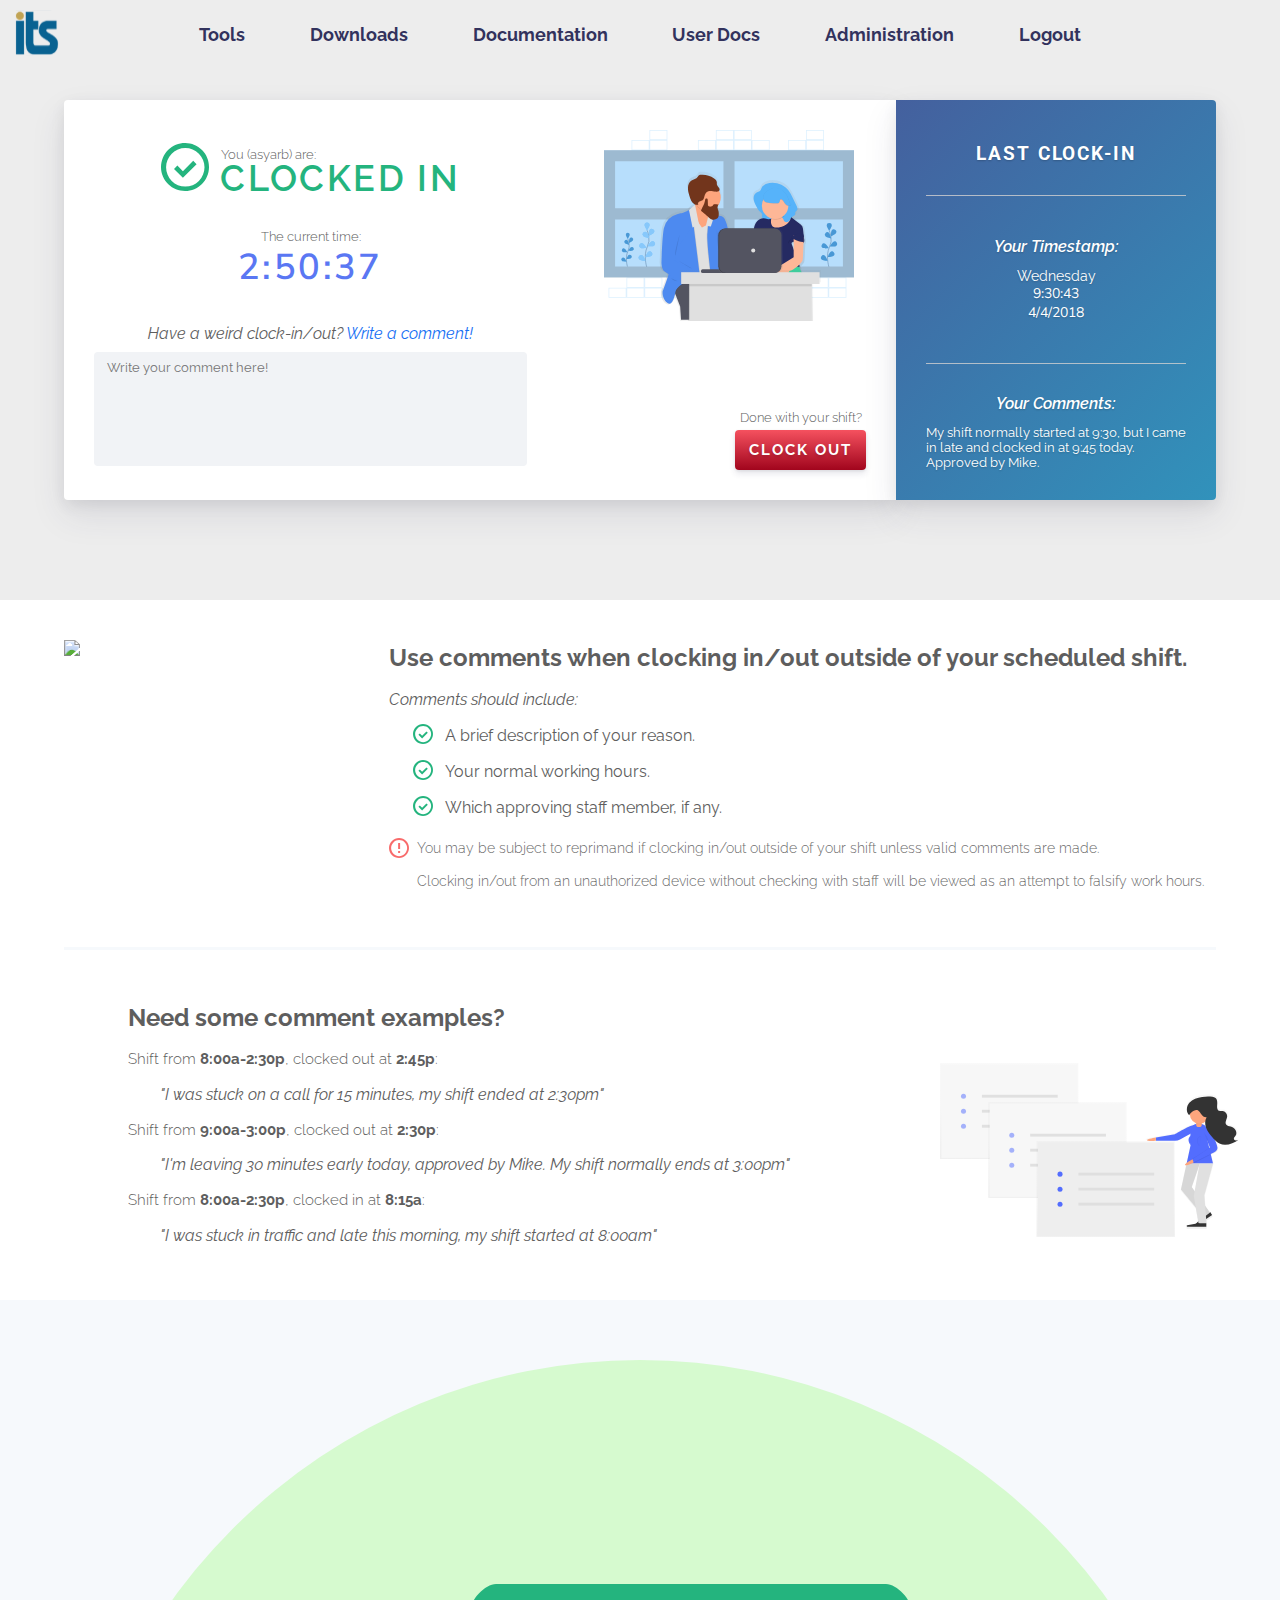
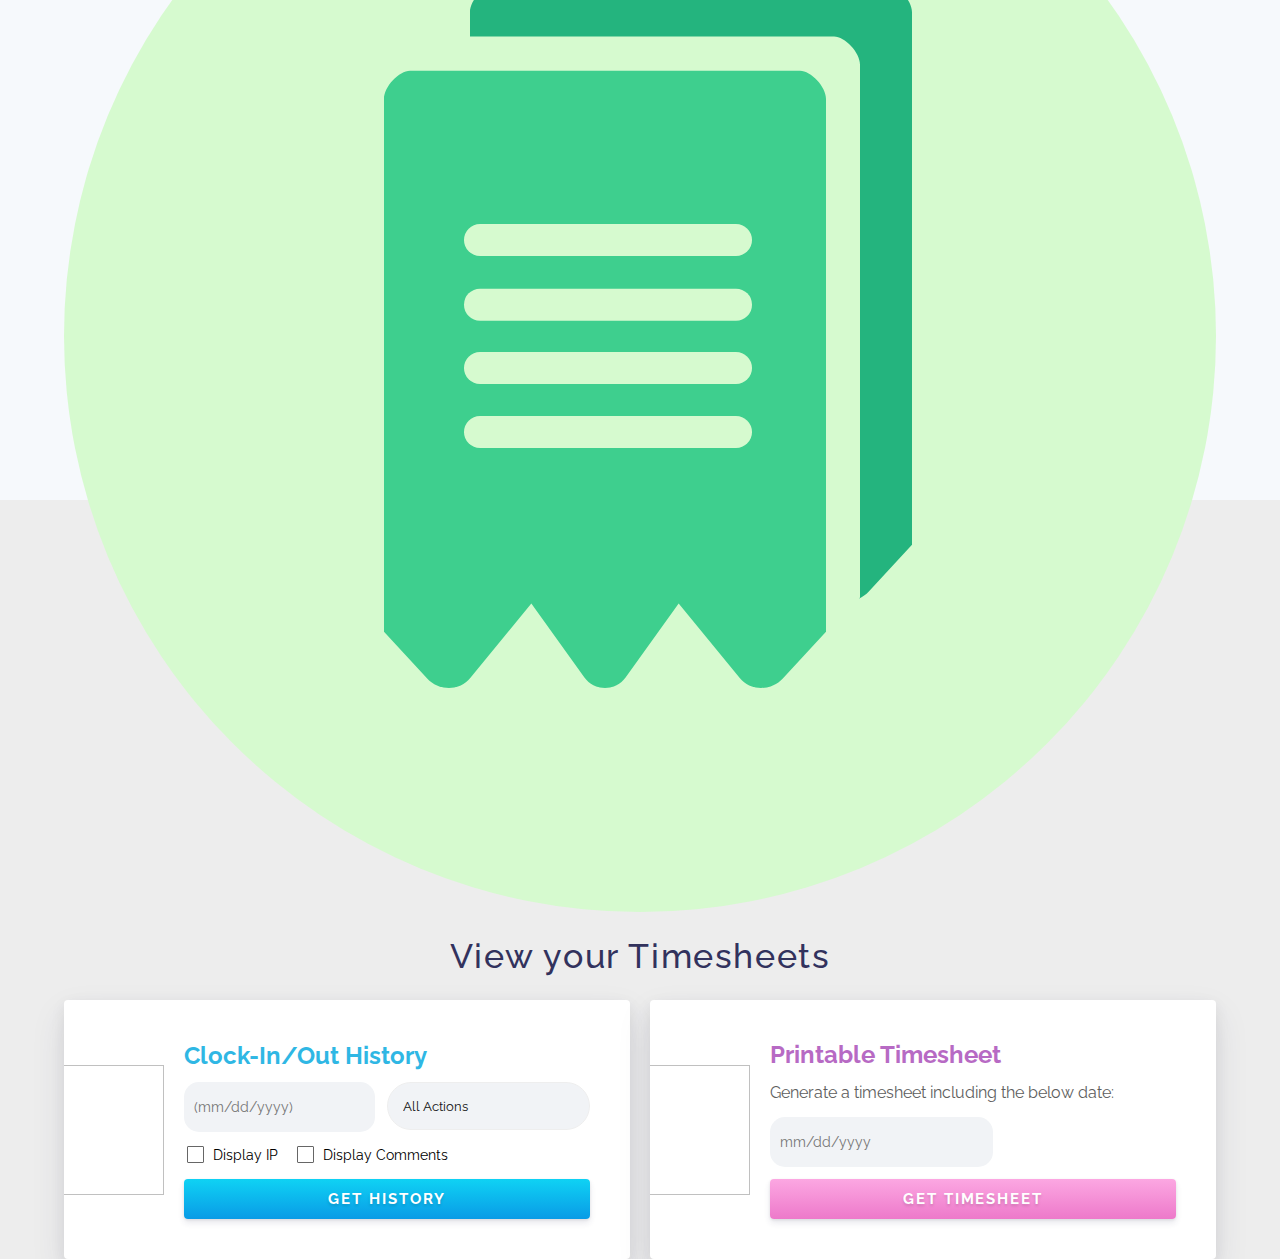
==== commit 2ff14eb6: "tooltip" ====
--- a/index.html
+++ b/index.html
@@ -118,7 +118,7 @@
 
                     <a href="#" class="linkcontainer">
                       <h3 class="linktitle linkicon titlecolor">
-                        <img src="img/Simp.svg"> SIMP
+                        <img src="img/simp.svg"> SIMP
                       </h3>
                       <span class="linksub" style="margin-bottom: 24px;">Access our ticket system.</span>
                     </a>
@@ -399,7 +399,7 @@
                 <div class="body-text" id="comment">Have a weird clock-in/out?
                   <span id="commentbold">Write a comment!</span>
                 </div>
-                <textarea class="clockcomments" id="clockcomment" placeholder="Write your comment here!"></textarea>
+                <textarea class="clockcomments" id="clockcomment" placeholder="Write your comment here!" title=""></textarea>
             </div>
           </div>
           <div>
@@ -476,7 +476,7 @@
           <h1 class='section-title' style="align-self: center; text-align: center;">View your Timesheets</h1>
 
           <div id="timesheetcards">
-            <div class="footercard">
+            <div class="footercard" id="historycard">
               <img src="img/show-timesheet.svg" class="sidecardimg"></img>
               <div class="bottomemphasis" id="timesheetheading">Clock-In/Out History</div>
               <div id="showTInputs">
@@ -489,15 +489,15 @@
               </div>
               
               <div style="margin-bottom: 12px;">
-                <input type="checkbox" name="display" value="IP" id="displayIP">
+                <input type="checkbox" id="displayIP">
                 <label for="displayIP">Display IP</label>
-                <input type="checkbox" name="display" value="comment" id="displayComments">
+                <input type="checkbox" id="displayComments">
                 <label for="displayComments">Display Comments</label>
               </div>
               <a href='#' class="commonButton" id="showbutton">Get History</a>
             </div>
 
-            <div class="footercard">
+            <div class="footercard" id="tcard">
               <img src="img/printable-timesheet.svg" class="sidecardimg"></img>
               <div class="bottomemphasis" id="printableheading">Printable Timesheet</div>
               <p class="body-text">Generate a timesheet including the below date:</p>
@@ -508,12 +508,31 @@
           </div>
         </div>
 
+        <div id="tooltip" style="display: none;">
+          <img src="img/validation-error.svg" id="warningicon">
+          <div>Don't forget to include your scheduled work hours in your comment.<br><br><span class="muted-text">Need help? See the examples below.</span></div>
+        </div>
+
       </section>
     </div>
 
+    <script src="https://unpkg.com/tippy.js@2.5.2/dist/tippy.all.min.js"></script>
     <script type="text/javascript" src="js/jquery-3.3.1.min.js"></script>
     <script type="text/javascript" src="js/dropdown.js"></script>
     <script type="text/javascript" src="js/misc.js"></script>
 
+    <script>
+      tippy('.clockcomments', {
+        trigger: 'click',
+        animation: 'perspective',
+        placement: 'right',
+        maxWidth: '220px',
+        delay: 100,
+        duration: 600,
+        html: '#tooltip',
+        theme: 'warning'
+      })
+    </script>
+
   </body>
 </html>--- a/css/styles.css
+++ b/css/styles.css
@@ -4,6 +4,11 @@
 
 header {
   z-index: 2;
+}
+
+form {
+  display: contents;
+  margin: 0;
 }
 
 body {
@@ -72,6 +77,11 @@
   background-color: transparent;
   color: #4d4e6d!important;
   box-shadow: 0 0 0 1px #e4effa;
+}
+
+input[type="submit"] {
+  border: none;
+  cursor: pointer;
 }
 
 select {
@@ -376,8 +386,17 @@
   background: linear-gradient(180deg, #f5515f 0%,#A1051D 100%);
 }
 
+#clockoutButton {
+  color: #fff;
+  background: linear-gradient(180deg, #3ecf8e 0%,#1a965f 100%);
+}
+
 #clockedin {
   color: #24b47e;
+}
+
+#clockedout {
+  color: #c81a1a;
 }
 
 #comment {
@@ -487,3 +506,32 @@
   width: 50px;
   height: 50px;
 }
+
+.tippy-tooltip.warning-theme {
+  background-color: #fff;
+  border: 1px solid #ffa27b;
+  border-radius: 4px;
+  padding: 10px;
+  box-shadow: 0 2px 4px rgba(0,0,0,.18);
+
+  color: hsl(0, 0%, 37%);
+  font-size: 13px;
+  font-weight: 500;
+  line-height: 1.5;
+  text-align: left;
+}
+
+.tippy-tooltip.warning-theme .tippy-content {
+  display: flex;
+}
+
+#warningicon {
+  align-self: flex-start;
+  width: 20px;
+  height: 20px;
+  margin-right: 9px;
+}
+
+.tippy-tooltip.warning-theme .tippy-backdrop {
+  background-color: transparent;
+}
--- a/css/dropdown.css
+++ b/css/dropdown.css
@@ -149,7 +149,17 @@
   font-size: 1.3rem;
   margin: 20px 0 10px 14px;
 }
-@media only screen and (min-width: 1100px) {
+
+.cd-morph-dropdown .main-nav > ul > li > a {
+  padding: 0 1.8em;
+}
+
+@media (max-width: 1200px) {
+  .cd-morph-dropdown .main-nav > ul > li > a {
+  padding: 0 .6em;
+}
+}
+@media only screen and (min-width: 955px) {
   .cd-morph-dropdown {
     position: absolute;
     height: 80px;
@@ -178,7 +188,6 @@
 /* Dropdown header text */
   .cd-morph-dropdown .main-nav > ul > li > a {
     display: block;
-    padding: 0 1.8em;
     height: 70px;
     line-height: 70px;
     color: #32325d;
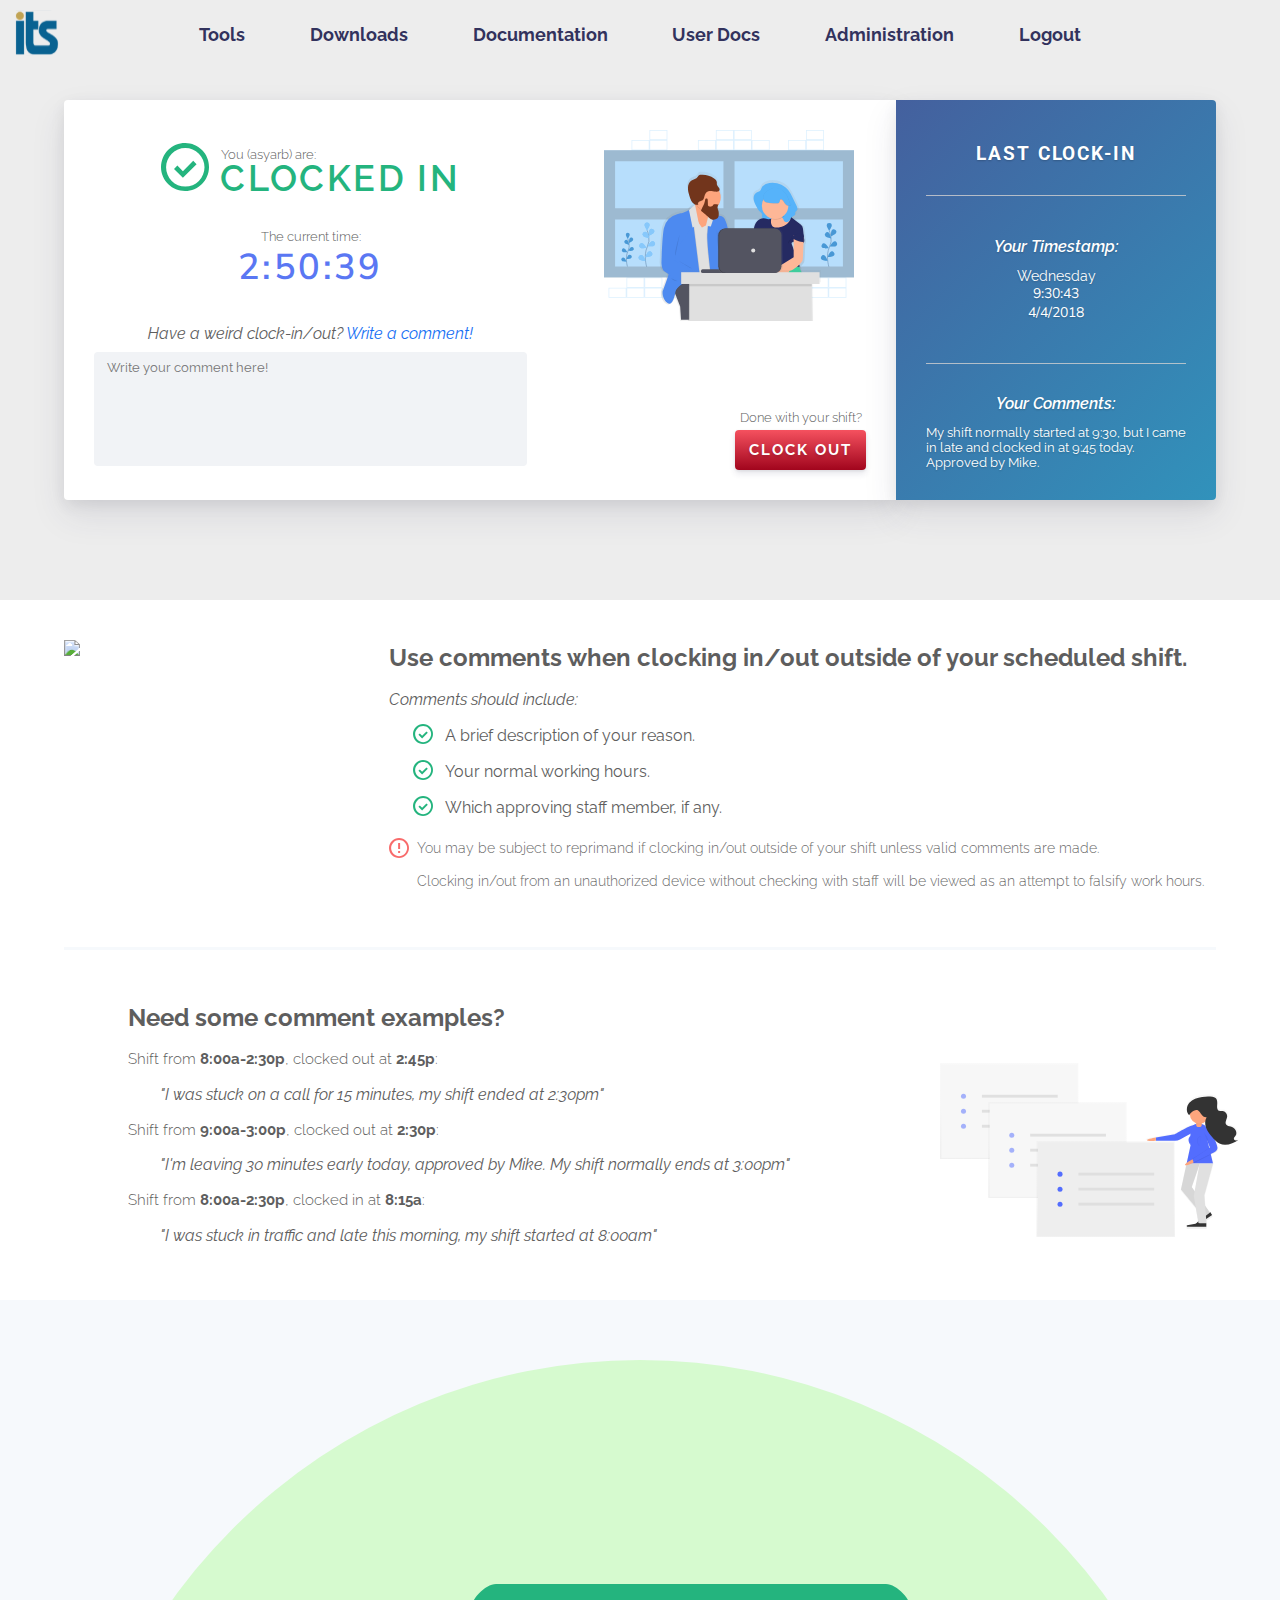
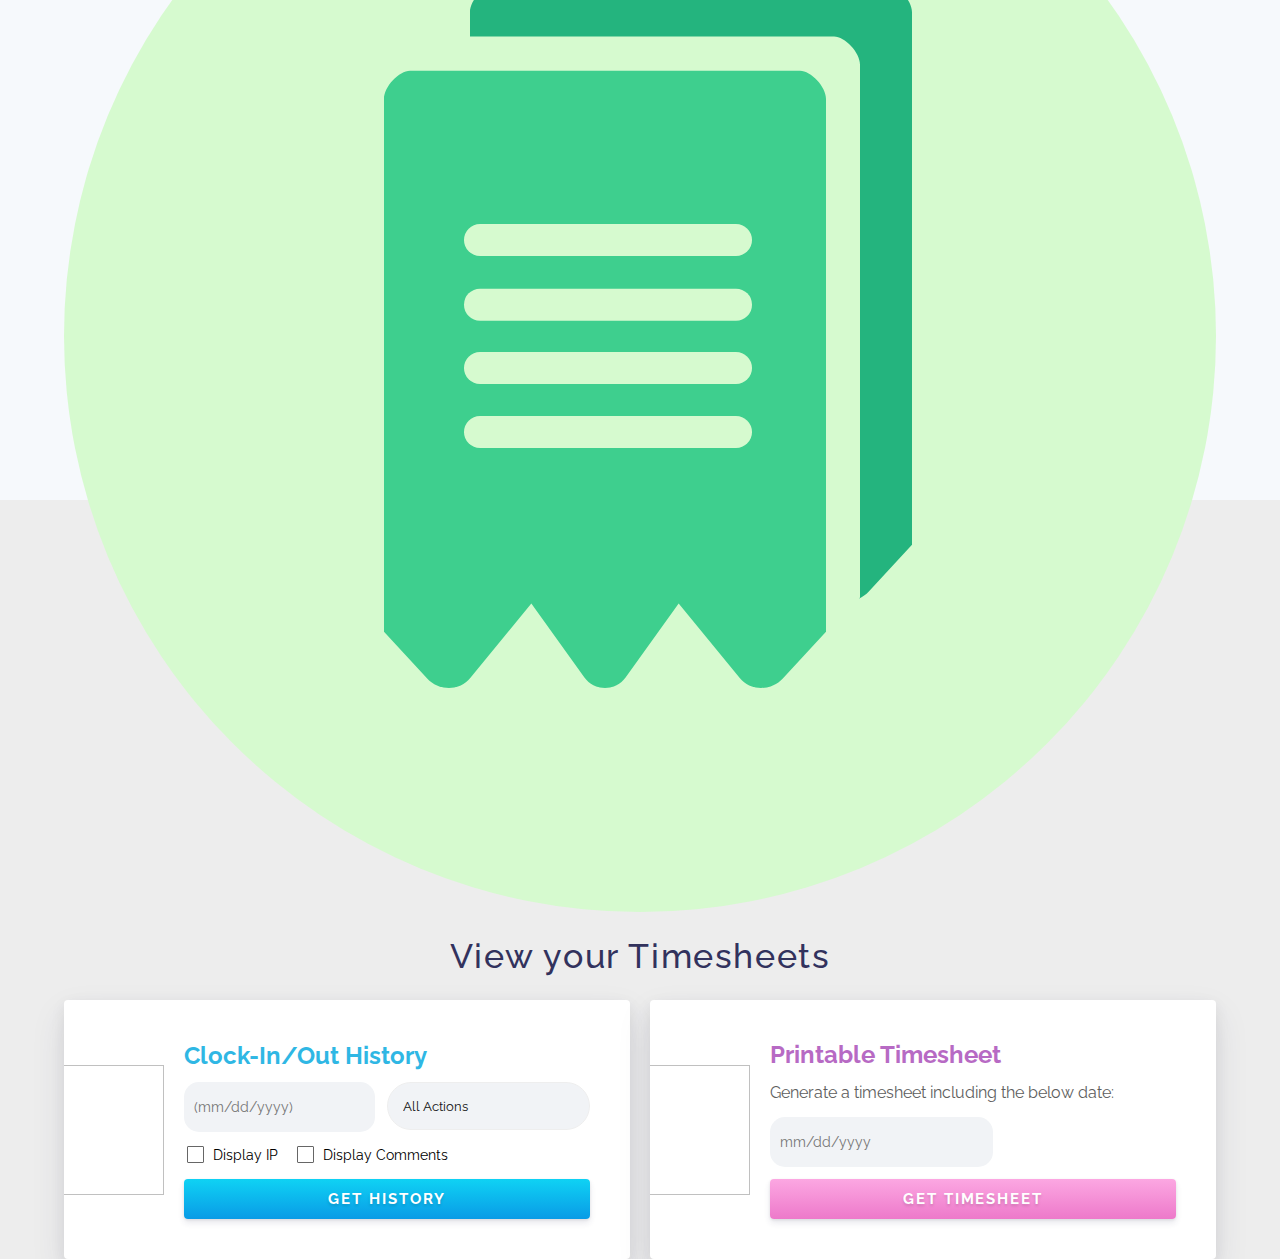
==== commit 641e1868: "Merge pull request #2 from asyarb/master" ====
--- a/index.html
+++ b/index.html
@@ -2,7 +2,7 @@
   <head>
     <meta charset="utf-8">
     <meta http-equiv="X-UA-Compatible" content="IE=edge">
-    <title>Information Technology Resources</title>
+    <title>Clock In/Out</title>
     <meta name="description" content="">
     <meta name="viewport" content="width=device-width, initial-scale=1">
 
--- a/css/styles.css
+++ b/css/styles.css
@@ -101,6 +101,32 @@
   background-size: .8em;
   -moz-appearance: none;
   -webkit-appearance: none;
+}
+
+table {
+  background-color: #fff;
+  border-spacing: 0;
+  border-radius: 6px;
+  box-shadow: 0 15px 35px rgba(50,50,93,.1), 0 5px 15px rgba(0,0,0,.07);
+}
+
+th {
+  font-weight: 600;;
+  text-align: left;
+  color: #fff;
+  text-transform: uppercase;
+  font-size: 16px;
+  padding: 15px;
+  border-bottom: 1px solid #e6e6e6;
+  background-color: #7795f8;
+}
+
+td {
+  padding: 15px;
+  border-bottom: 1px solid #e6e6e6;
+  color: #525f7f;
+  font-size: 16px;
+  font-weight: 500;
 }
 
 [type="checkbox"]:checked, [type="checkbox"]:not(:checked) {
@@ -505,6 +531,9 @@
 #logo {
   width: 50px;
   height: 50px;
+  position: absolute;
+  top: 8px;
+  left: 12px;
 }
 
 .tippy-tooltip.warning-theme {
--- a/css/layout.css
+++ b/css/layout.css
@@ -137,7 +137,7 @@
   justify-content: center;
 }
 
-#timesheetcards > div:nth-child(1) {
+#historycard {
   display: flex;
   flex-direction: column;
   position: relative;
@@ -147,7 +147,7 @@
   margin-right: 10px;
 }
 
-#timesheetcards > div:nth-child(2) {
+#tcard {
   display: flex;
   flex-direction: column;
   position: relative;
@@ -399,13 +399,13 @@
     flex-direction: column;
   }
 
-  #timesheetcards > div:nth-child(1) {
+  #historycard {
     margin-right: 0;
     margin-bottom: 12px;
     width: inherit;
   }
 
-  #timesheetcards > div:nth-child(2) {
+  #tcard {
     margin-left: 0;
     margin-top: 12px;
     width: inherit;
@@ -436,6 +436,12 @@
   }
 }
 
+@media (max-width: 955px) {
+  .tippy-popper {
+    display: none;
+  }
+}
+
 @media (max-width: 884px) {
   #commentexamples > img:nth-child(2) {
     margin-left: 18px;
